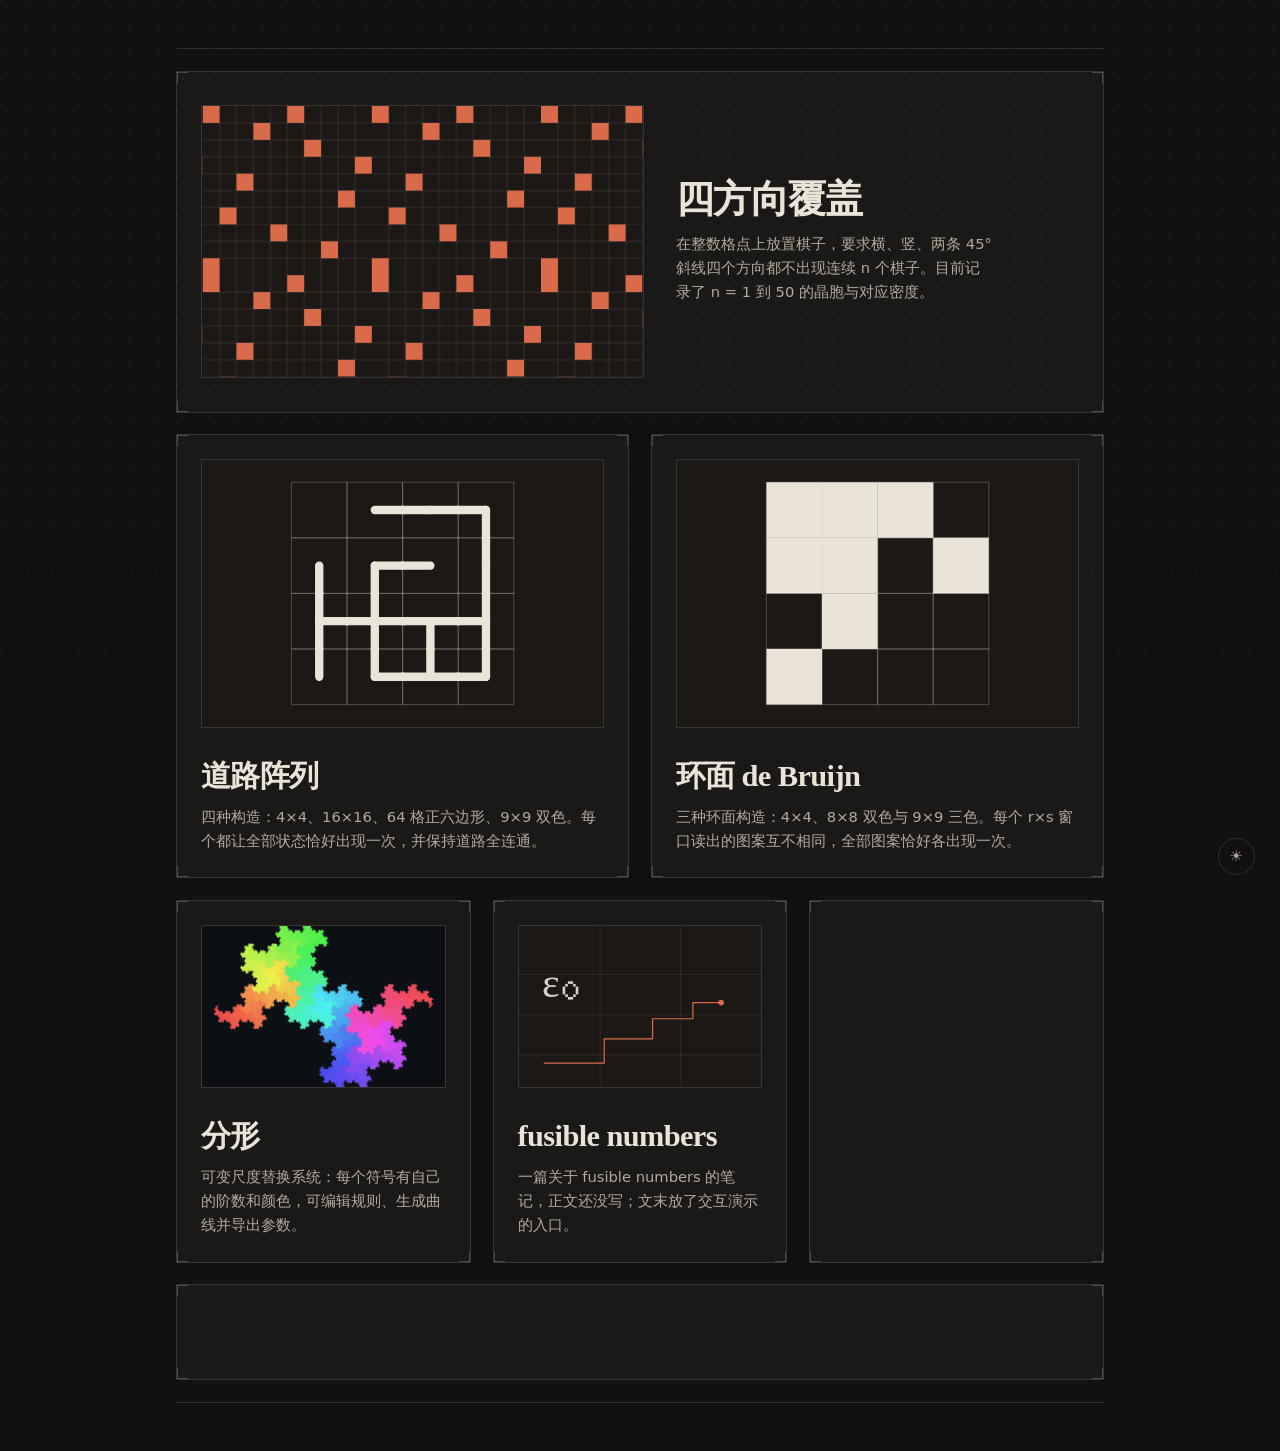
==== index.html @ e32967d7 "Add fusible numbers card to home" ====
<!doctype html>
<html lang="zh-CN">
<head>
<meta charset="utf-8">
<meta name="viewport" content="width=device-width,initial-scale=1">
<title>首页</title>
<meta name="color-scheme" content="light dark">
<link rel="icon" href="data:image/svg+xml,%3Csvg xmlns='http://www.w3.org/2000/svg' viewBox='0 0 16 16'%3E%3Cg fill='%23a6432b'%3E%3Ccircle cx='3.2' cy='3.2' r='1.6'/%3E%3Ccircle cx='12.8' cy='3.2' r='1.6'/%3E%3Ccircle cx='3.2' cy='12.8' r='1.6'/%3E%3Ccircle cx='12.8' cy='12.8' r='1.6'/%3E%3C/g%3E%3C/svg%3E">
<link rel="stylesheet" href="./theme.css">
<script>
(function(){
  var t = null;
  try { t = localStorage.getItem('site-theme'); } catch (e) {}
  document.documentElement.setAttribute('data-theme', t || 'dark');
})();
</script>
<style>
  *,*::before,*::after{box-sizing:border-box}
  body{
    font-family:-apple-system,"Segoe UI","PingFang SC","Microsoft YaHei",system-ui,sans-serif;
  }

  .page{
    max-width:var(--wide);
    margin:0 auto;
    padding:0 var(--pad);
  }

  /* 上下两条结构线，仅作版面边界 */
  .edge{
    height:1px;
    background:var(--line);
  }
  .edge--top{margin-top:clamp(1.6rem,4vw,3rem)}

  .stack{
    display:flex;
    flex-direction:column;
    gap:var(--gap);
    padding:var(--gap) 0;
  }
  .row{
    display:grid;
    gap:var(--gap);
  }
  .row--2{grid-template-columns:1fr 1fr}
  .row--3{grid-template-columns:repeat(3,1fr)}

  /* 空框：1px 细边 + 四角 L 型刻线 */
  .frame{
    --len:11px;
    position:relative;
    min-height:9rem;
    border:1px solid var(--line);
    border-radius:2px;
    background-color:var(--fill);
    background-image:
      linear-gradient(var(--corner),var(--corner)),
      linear-gradient(var(--corner),var(--corner)),
      linear-gradient(var(--corner),var(--corner)),
      linear-gradient(var(--corner),var(--corner)),
      linear-gradient(var(--corner),var(--corner)),
      linear-gradient(var(--corner),var(--corner)),
      linear-gradient(var(--corner),var(--corner)),
      linear-gradient(var(--corner),var(--corner));
    background-repeat:no-repeat;
    background-size:
      var(--len) 1px, 1px var(--len),
      var(--len) 1px, 1px var(--len),
      var(--len) 1px, 1px var(--len),
      var(--len) 1px, 1px var(--len);
    background-position:
      left top, left top,
      right top, right top,
      left bottom, left bottom,
      right bottom, right bottom;
  }

  .frame--hero{min-height:clamp(13rem,38vh,24rem)}
  .row--2 .frame{min-height:clamp(9rem,18vh,13rem)}
  .row--3 .frame{min-height:clamp(7rem,14vh,10rem)}
  .frame--wide{min-height:clamp(6rem,10vh,8rem)}

  /* 有内容的框：左缩略图 + 右标题描述，整块可点 */
  .entry{
    display:grid;
    grid-template-columns:minmax(0,1.1fr) minmax(0,1fr);
    align-items:center;
    gap:clamp(.9rem,2.6vw,2rem);
    padding:clamp(.9rem,2.2vw,1.5rem);
    text-decoration:none;color:inherit;
    transition:border-color .25s ease,background-color .25s ease;
  }
  .entry:hover{border-color:var(--line-strong);background-color:var(--fill-2)}
  .entry__thumb{
    overflow:hidden;
    border:1px solid var(--line);border-radius:1px;
    background:var(--paper-2);
    aspect-ratio:26/16;
  }
  .entry__thumb svg,.entry__thumb img{
    display:block;width:100%;height:100%;object-fit:cover;
    transition:transform .6s cubic-bezier(.2,.7,.2,1);
  }
  .entry:hover .entry__thumb svg,.entry:hover .entry__thumb img{transform:scale(1.03)}
  .entry__text{min-width:0}
  .entry__title{
    margin:0;
    font-family:var(--serif);font-weight:600;
    font-size:clamp(1.6rem,3.4vw,2.4rem);line-height:1.1;letter-spacing:-.02em;
  }
  .entry__desc{
    margin:.7rem 0 0;
    font-size:.92rem;line-height:1.65;color:var(--ink-2);
    max-width:34ch;
  }
  @media (max-width:700px){
    .entry{grid-template-columns:1fr;align-items:start}
  }
  /* 窄卡片：图在上、文字在下 */
  .entry--tall{grid-template-columns:1fr;align-items:start}
  .entry--tall .entry__thumb{aspect-ratio:3/2}
  .entry--tall .entry__desc{max-width:none}
  .entry__title--sm{font-size:clamp(1.4rem,2.6vw,1.9rem)}

  .edge--bottom{margin-bottom:clamp(1.6rem,4vw,3rem)}

  /* 入场：轻微上浮 + 渐显 */
  html.js .frame{opacity:0;transform:translateY(10px)}
  html.js .frame.is-in{
    opacity:1;transform:none;
    transition:opacity .7s cubic-bezier(.2,.75,.2,1) var(--d,0ms),transform .7s cubic-bezier(.2,.75,.2,1) var(--d,0ms);
  }

  @media (max-width:760px){
    .row--2,.row--3{grid-template-columns:1fr}
    .row--2 .frame{min-height:clamp(7rem,14vh,10rem)}
    .row--3 .frame{min-height:clamp(5.5rem,11vh,8rem)}
    .frame--hero{min-height:clamp(10rem,30vh,16rem)}
  }
  @media (prefers-reduced-motion:reduce){
    html.js .frame,html.js .frame.is-in{opacity:1;transform:none;transition:none}
  }
</style>
</head>
<body>
<div class="page">

  <div class="edge edge--top" aria-hidden="true"></div>

  <main class="stack">

    <!-- 主视觉 / 首屏大框：四方向覆盖 -->
    <a class="frame frame--hero entry" href="./cover.html" data-slot="hero">
      <div class="entry__thumb">
        <svg viewBox="0 0 520 320" role="img" aria-label="n=10 的平铺样例，空位沿斜线排布">
          <defs>
            <pattern id="pat-cover" width="200" height="200" patternUnits="userSpaceOnUse">
              <g stroke="var(--cv-grid-soft)" stroke-width="1"><line x1="20" y1="0" x2="20" y2="200"/><line x1="40" y1="0" x2="40" y2="200"/><line x1="60" y1="0" x2="60" y2="200"/><line x1="80" y1="0" x2="80" y2="200"/><line x1="100" y1="0" x2="100" y2="200"/><line x1="120" y1="0" x2="120" y2="200"/><line x1="140" y1="0" x2="140" y2="200"/><line x1="160" y1="0" x2="160" y2="200"/><line x1="180" y1="0" x2="180" y2="200"/><line x1="0" y1="20" x2="200" y2="20"/><line x1="0" y1="40" x2="200" y2="40"/><line x1="0" y1="60" x2="200" y2="60"/><line x1="0" y1="80" x2="200" y2="80"/><line x1="0" y1="100" x2="200" y2="100"/><line x1="0" y1="120" x2="200" y2="120"/><line x1="0" y1="140" x2="200" y2="140"/><line x1="0" y1="160" x2="200" y2="160"/><line x1="0" y1="180" x2="200" y2="180"/></g>
              <g fill="var(--cv-mark)"><rect x="0" y="0" width="20" height="20"/><rect x="100" y="0" width="20" height="20"/><rect x="60" y="20" width="20" height="20"/><rect x="120" y="40" width="20" height="20"/><rect x="180" y="60" width="20" height="20"/><rect x="40" y="80" width="20" height="20"/><rect x="160" y="100" width="20" height="20"/><rect x="20" y="120" width="20" height="20"/><rect x="80" y="140" width="20" height="20"/><rect x="140" y="160" width="20" height="20"/><rect x="0" y="180" width="20" height="20"/></g>
            </pattern>
          </defs>
          <rect width="100%" height="100%" fill="var(--cv-bg)"/>
          <rect width="100%" height="100%" fill="url(#pat-cover)"/>
        </svg>
      </div>
      <div class="entry__text">
        <h2 class="entry__title">四方向覆盖</h2>
        <p class="entry__desc">在整数格点上放置棋子，要求横、竖、两条 45° 斜线四个方向都不出现连续 n 个棋子。目前记录了 n = 1 到 50 的晶胞与对应密度。</p>
      </div>
    </a>

    <!-- 两栏 -->
    <div class="row row--2">
      <a class="frame entry entry--tall" href="./roads.html" data-slot="col-1">
        <div class="entry__thumb">
          <svg viewBox="0 0 360 240" role="img" aria-label="4×4 四方向道路阵列">
            <rect width="100%" height="100%" fill="var(--cv-bg)"/>
            <g stroke="var(--cv-grid)" stroke-width="1" fill="none"><rect x="80" y="20" width="50" height="50"/><rect x="130" y="20" width="50" height="50"/><rect x="180" y="20" width="50" height="50"/><rect x="230" y="20" width="50" height="50"/><rect x="80" y="70" width="50" height="50"/><rect x="130" y="70" width="50" height="50"/><rect x="180" y="70" width="50" height="50"/><rect x="230" y="70" width="50" height="50"/><rect x="80" y="120" width="50" height="50"/><rect x="130" y="120" width="50" height="50"/><rect x="180" y="120" width="50" height="50"/><rect x="230" y="120" width="50" height="50"/><rect x="80" y="170" width="50" height="50"/><rect x="130" y="170" width="50" height="50"/><rect x="180" y="170" width="50" height="50"/><rect x="230" y="170" width="50" height="50"/></g>
            <g stroke="var(--cv-ink)" stroke-width="7.5" stroke-linecap="round"><line x1="155" y1="45" x2="180" y2="45"/><line x1="205" y1="45" x2="230" y2="45"/><line x1="205" y1="45" x2="180" y2="45"/><line x1="255" y1="45" x2="255" y2="70"/><line x1="255" y1="45" x2="230" y2="45"/><line x1="105" y1="95" x2="105" y2="120"/><line x1="155" y1="95" x2="180" y2="95"/><line x1="155" y1="95" x2="155" y2="120"/><line x1="205" y1="95" x2="180" y2="95"/><line x1="255" y1="95" x2="255" y2="70"/><line x1="255" y1="95" x2="255" y2="120"/><line x1="105" y1="145" x2="105" y2="120"/><line x1="105" y1="145" x2="130" y2="145"/><line x1="105" y1="145" x2="105" y2="170"/><line x1="155" y1="145" x2="155" y2="120"/><line x1="155" y1="145" x2="180" y2="145"/><line x1="155" y1="145" x2="155" y2="170"/><line x1="155" y1="145" x2="130" y2="145"/><line x1="205" y1="145" x2="230" y2="145"/><line x1="205" y1="145" x2="205" y2="170"/><line x1="205" y1="145" x2="180" y2="145"/><line x1="255" y1="145" x2="255" y2="120"/><line x1="255" y1="145" x2="255" y2="170"/><line x1="255" y1="145" x2="230" y2="145"/><line x1="105" y1="195" x2="105" y2="170"/><line x1="155" y1="195" x2="155" y2="170"/><line x1="155" y1="195" x2="180" y2="195"/><line x1="205" y1="195" x2="205" y2="170"/><line x1="205" y1="195" x2="230" y2="195"/><line x1="205" y1="195" x2="180" y2="195"/><line x1="255" y1="195" x2="255" y2="170"/><line x1="255" y1="195" x2="230" y2="195"/></g>
          </svg>
        </div>
        <div class="entry__text">
          <h2 class="entry__title entry__title--sm">道路阵列</h2>
          <p class="entry__desc">四种构造：4×4、16×16、64 格正六边形、9×9 双色。每个都让全部状态恰好出现一次，并保持道路全连通。</p>
        </div>
      </a>
      <a class="frame entry entry--tall" href="./debruijn.html" data-slot="col-2">
        <div class="entry__thumb">
          <svg viewBox="0 0 360 240" role="img" aria-label="4×4 双色 de Bruijn 环面">
            <rect width="100%" height="100%" fill="var(--cv-bg)"/>
            <g fill="var(--cv-ink)"><rect x="80" y="20" width="50" height="50"/><rect x="130" y="20" width="50" height="50"/><rect x="180" y="20" width="50" height="50"/><rect x="80" y="70" width="50" height="50"/><rect x="130" y="70" width="50" height="50"/><rect x="230" y="70" width="50" height="50"/><rect x="130" y="120" width="50" height="50"/><rect x="80" y="170" width="50" height="50"/></g>
            <g stroke="var(--cv-grid)" stroke-width="1" fill="none"><rect x="80" y="20" width="50" height="50"/><rect x="130" y="20" width="50" height="50"/><rect x="180" y="20" width="50" height="50"/><rect x="230" y="20" width="50" height="50"/><rect x="80" y="70" width="50" height="50"/><rect x="130" y="70" width="50" height="50"/><rect x="180" y="70" width="50" height="50"/><rect x="230" y="70" width="50" height="50"/><rect x="80" y="120" width="50" height="50"/><rect x="130" y="120" width="50" height="50"/><rect x="180" y="120" width="50" height="50"/><rect x="230" y="120" width="50" height="50"/><rect x="80" y="170" width="50" height="50"/><rect x="130" y="170" width="50" height="50"/><rect x="180" y="170" width="50" height="50"/><rect x="230" y="170" width="50" height="50"/></g>
          </svg>
        </div>
        <div class="entry__text">
          <h2 class="entry__title entry__title--sm">环面 de Bruijn</h2>
          <p class="entry__desc">三种环面构造：4×4、8×8 双色与 9×9 三色。每个 r×s 窗口读出的图案互不相同，全部图案恰好各出现一次。</p>
        </div>
      </a>
    </div>

    <!-- 三栏 -->
    <div class="row row--3">
      <a class="frame entry entry--tall" href="./fractal.html" data-slot="cell-1">
        <div class="entry__thumb">
          <img src="./thumb-fractal.webp" width="2048" height="2048" alt="彩色分形图案" loading="lazy">
        </div>
        <div class="entry__text">
          <h2 class="entry__title entry__title--sm">分形</h2>
          <p class="entry__desc">可变尺度替换系统：每个符号有自己的阶数和颜色，可编辑规则、生成曲线并导出参数。</p>
        </div>
      </a>
      <a class="frame entry entry--tall" href="./fusible.html" data-slot="cell-2">
        <div class="entry__thumb">
          <svg viewBox="0 0 600 400" role="img" aria-label="fusible numbers 示意">
            <rect width="100%" height="100%" fill="var(--cv-bg)"/>
            <g stroke="var(--cv-grid)" stroke-width="1">
              <line x1="0" y1="120" x2="600" y2="120"/>
              <line x1="0" y1="220" x2="600" y2="220"/>
              <line x1="0" y1="320" x2="600" y2="320"/>
              <line x1="200" y1="0" x2="200" y2="400"/>
              <line x1="400" y1="0" x2="400" y2="400"/>
            </g>
            <text x="56" y="176" font-family="'Iowan Old Style',Palatino,Georgia,'Songti SC',serif" font-size="104" fill="var(--cv-ink)" opacity="0.9">ε₀</text>
            <path d="M60 340 H210 V280 H330 V230 H430 V190 H500" fill="none" stroke="var(--cv-mark)" stroke-width="3" stroke-linejoin="round"/>
            <circle cx="500" cy="190" r="7" fill="var(--cv-mark)"/>
          </svg>
        </div>
        <div class="entry__text">
          <h2 class="entry__title entry__title--sm">fusible numbers</h2>
          <p class="entry__desc">一篇关于 fusible numbers 的笔记，正文还没写；文末放了交互演示的入口。</p>
        </div>
      </a>
      <div class="frame" data-slot="cell-3"></div>
    </div>

    <!-- 通栏收尾 -->
    <div class="frame frame--wide" data-slot="wide"></div>

  </main>

  <div class="edge edge--bottom" aria-hidden="true"></div>

</div>

<button class="theme-btn" id="themeBtn" type="button" aria-label="切换主题">☀</button>

<script>
(function(){
  var root = document.documentElement;
  root.classList.add('js');

  var frames = document.querySelectorAll('.frame');
  var show = function(el){ el.classList.add('is-in'); };

  if (!('IntersectionObserver' in window)) {
    frames.forEach(show);
    return;
  }

  // 首屏内的框直接依次出场，其余滚动进入时再显示
  frames.forEach(function(el, i){
    if (i < 3) { el.style.setProperty('--d', (i * 90) + 'ms'); show(el); }
  });

  var io = new IntersectionObserver(function(entries){
    entries.forEach(function(e){
      if (e.isIntersecting) { show(e.target); io.unobserve(e.target); }
    });
  }, { rootMargin: '0px 0px -6% 0px', threshold: 0.08 });
  frames.forEach(function(el){ io.observe(el); });
})();
</script>
<script>
(function(){
  var root = document.documentElement;
  var btn = document.getElementById('themeBtn');
  var KEY = 'site-theme';
  function paint(t){
    root.setAttribute('data-theme', t);
    if (btn) {
      btn.textContent = t === 'dark' ? '☀' : '☾';
      btn.setAttribute('aria-label', t === 'dark' ? '切到亮色' : '切到暗色');
    }
    if (typeof window.onThemeChanged === 'function') window.onThemeChanged();
  }
  var saved = null;
  try { saved = localStorage.getItem(KEY); } catch (e) {}
  paint(saved || 'dark');
  if (btn) btn.addEventListener('click', function(){
    var next = root.getAttribute('data-theme') === 'dark' ? 'light' : 'dark';
    try { localStorage.setItem(KEY, next); } catch (e) {}
    paint(next);
  });
})();
</script>
</body>
</html>
---- theme.css ----
:root{
  --paper:#f5f2ea;
  --paper-2:#fbf9f3;
  --ink:#14100d;
  --ink-2:#4d463d;
  --ink-3:#8b8175;
  --line:rgba(20,16,13,.12);
  --corner:rgba(20,16,13,.20);
  --accent:#a6432b;
  --dot:rgba(20,16,13,.09);
  --btn-bg:rgba(245,242,234,.86);
  --fill:rgba(255,255,255,.34);
  --fill-2:rgba(255,255,255,.50);
  --hover:rgba(20,16,13,.035);
  --line-strong:rgba(20,16,13,.24);
  --accent-soft:rgba(166,67,43,.10);
  --accent-mid:rgba(166,67,43,.55);
  --gap:clamp(.85rem,2vw,1.35rem);

  --cv-bg:#fffdf7;
  --cv-grid:rgba(20,16,13,.15);
  --cv-grid-soft:rgba(20,16,13,.09);
  --cv-ink:#1b1613;
  --cv-blue:#2f5d8c;
  --cv-orange:#b45f36;
  --cv-mark:#a6432b;

  --serif:"Iowan Old Style","Palatino Linotype",Palatino,Georgia,"Songti SC","Source Han Serif SC","Noto Serif CJK SC",serif;
  --sans:-apple-system,"Segoe UI","PingFang SC","Hiragino Sans GB","Microsoft YaHei",system-ui,sans-serif;
  --mono:ui-monospace,"SFMono-Regular","Cascadia Mono",Consolas,"Liberation Mono",monospace;
  --wide:64rem;
  --pad:clamp(1.1rem,4.5vw,3rem);
  color-scheme:light;
}

[data-theme="dark"]{
  --paper:#131110;
  --paper-2:#1b1816;
  --ink:#eae4d8;
  --ink-2:#b4aa9b;
  --ink-3:#7f766a;
  --line:rgba(234,228,216,.14);
  --corner:rgba(234,228,216,.24);
  --accent:#d96b4a;
  --dot:rgba(234,228,216,.055);
  --btn-bg:rgba(19,17,16,.88);
  --fill:rgba(255,255,255,.035);
  --fill-2:rgba(255,255,255,.06);
  --hover:rgba(234,228,216,.05);
  --line-strong:rgba(234,228,216,.30);
  --accent-soft:rgba(217,107,74,.16);
  --accent-mid:rgba(217,107,74,.60);

  --cv-bg:#1b1816;
  --cv-grid:rgba(234,228,216,.22);
  --cv-grid-soft:rgba(234,228,216,.13);
  --cv-ink:#eae4d8;
  --cv-blue:#6b9ed0;
  --cv-orange:#d98a5c;
  --cv-mark:#d96b4a;
  color-scheme:dark;
}

html{-webkit-text-size-adjust:100%}

body{
  margin:0;
  background:var(--paper);
  color:var(--ink);
  -webkit-font-smoothing:antialiased;
  transition:background-color .35s ease,color .35s ease;
}

body::before{
  content:"";position:fixed;inset:0;z-index:-1;pointer-events:none;
  background-image:radial-gradient(circle at 1px 1px,var(--dot) 1px,transparent 0);
  background-size:26px 26px;
  -webkit-mask-image:linear-gradient(180deg,#000 0%,#000 45%,transparent 94%);
  mask-image:linear-gradient(180deg,#000 0%,#000 45%,transparent 94%);
}

::selection{background:rgba(166,67,43,.20)}

/* 右下角的主题开关 */
.theme-btn{
  position:fixed;right:clamp(.8rem,2.4vw,1.5rem);bottom:clamp(.8rem,2.4vw,1.5rem);
  z-index:60;
  width:2.35rem;height:2.35rem;
  display:grid;place-items:center;
  border:1px solid var(--line);border-radius:50%;
  background:var(--btn-bg);
  -webkit-backdrop-filter:blur(8px);backdrop-filter:blur(8px);
  color:var(--ink-2);font-size:.92rem;line-height:1;font-family:var(--sans);
  cursor:pointer;
  transition:border-color .2s ease,color .2s ease,transform .2s ease;
}
.theme-btn:hover{border-color:var(--ink-3);color:var(--ink);transform:translateY(-1px)}
.theme-btn:focus-visible{outline:2px solid var(--accent);outline-offset:3px}
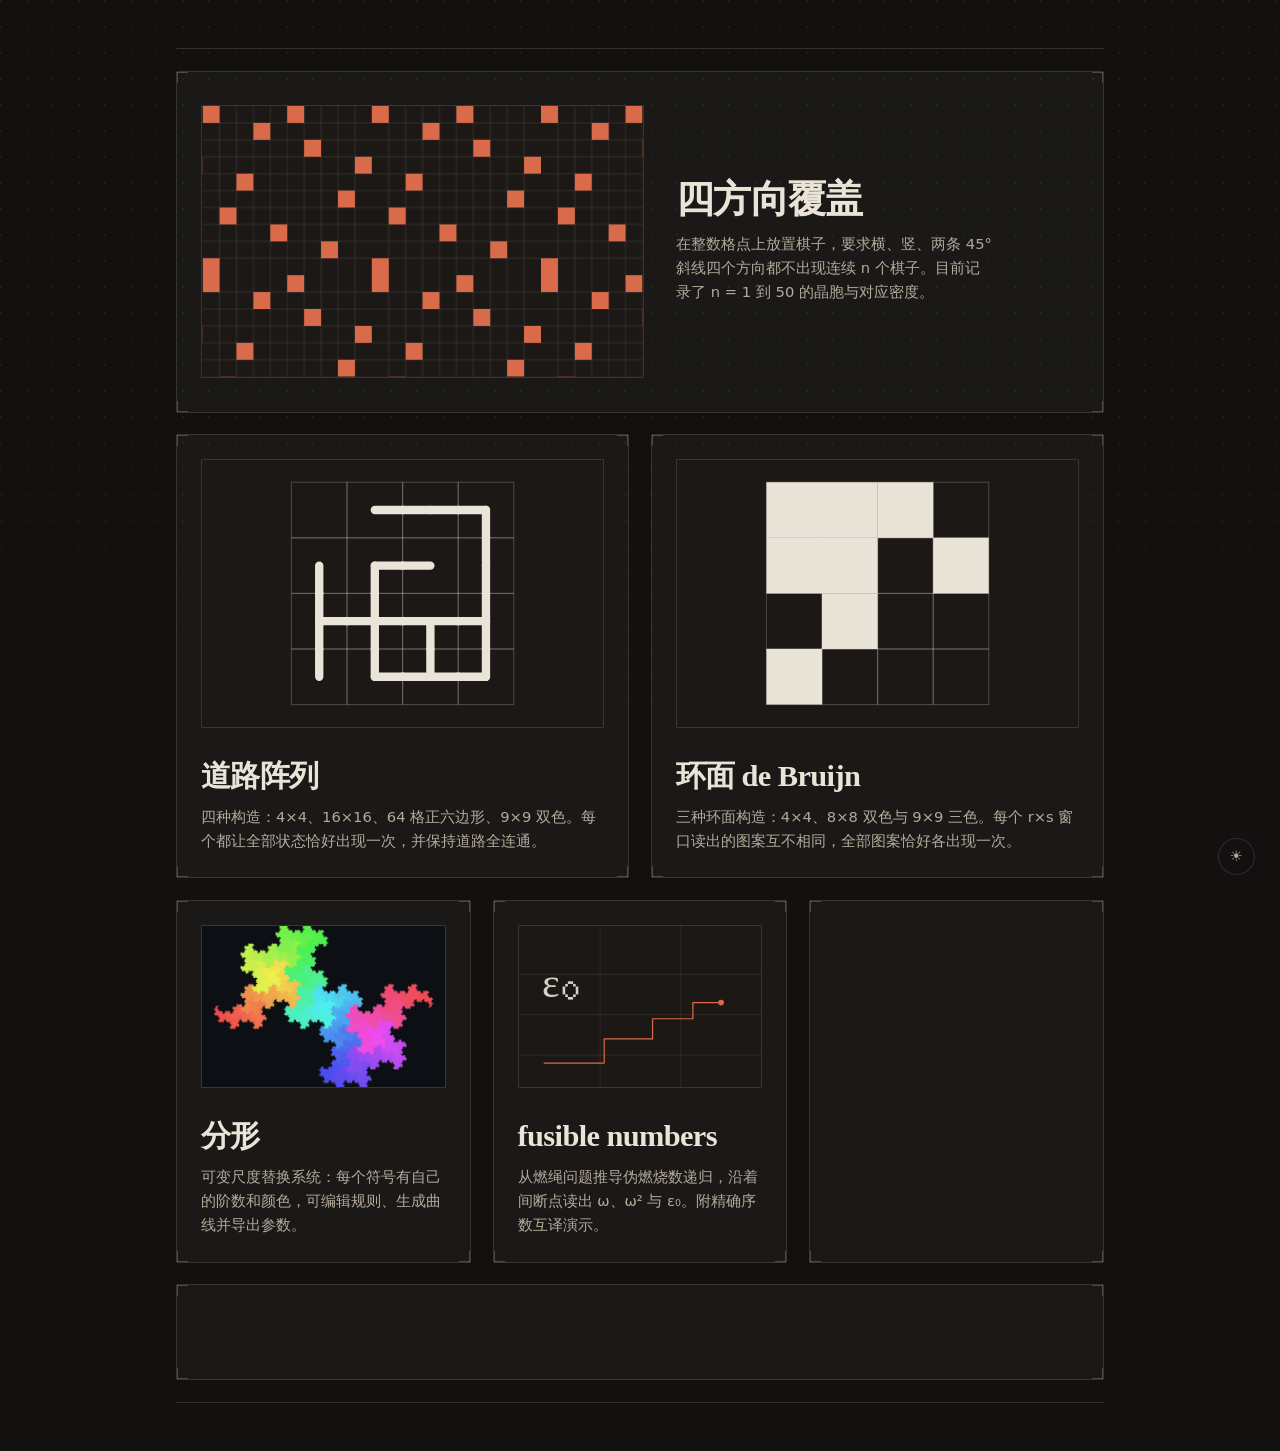
==== commit 2cd57495: "更新首页燃烧数文章摘要与演示说明" ====
--- a/index.html
+++ b/index.html
@@ -229,7 +229,7 @@
         </div>
         <div class="entry__text">
           <h2 class="entry__title entry__title--sm">fusible numbers</h2>
-          <p class="entry__desc">一篇关于 fusible numbers 的笔记，正文还没写；文末放了交互演示的入口。</p>
+          <p class="entry__desc">从燃绳问题推导伪燃烧数递归，沿着间断点读出 ω、ω² 与 ε₀。附精确序数互译演示。</p>
         </div>
       </a>
       <div class="frame" data-slot="cell-3"></div>
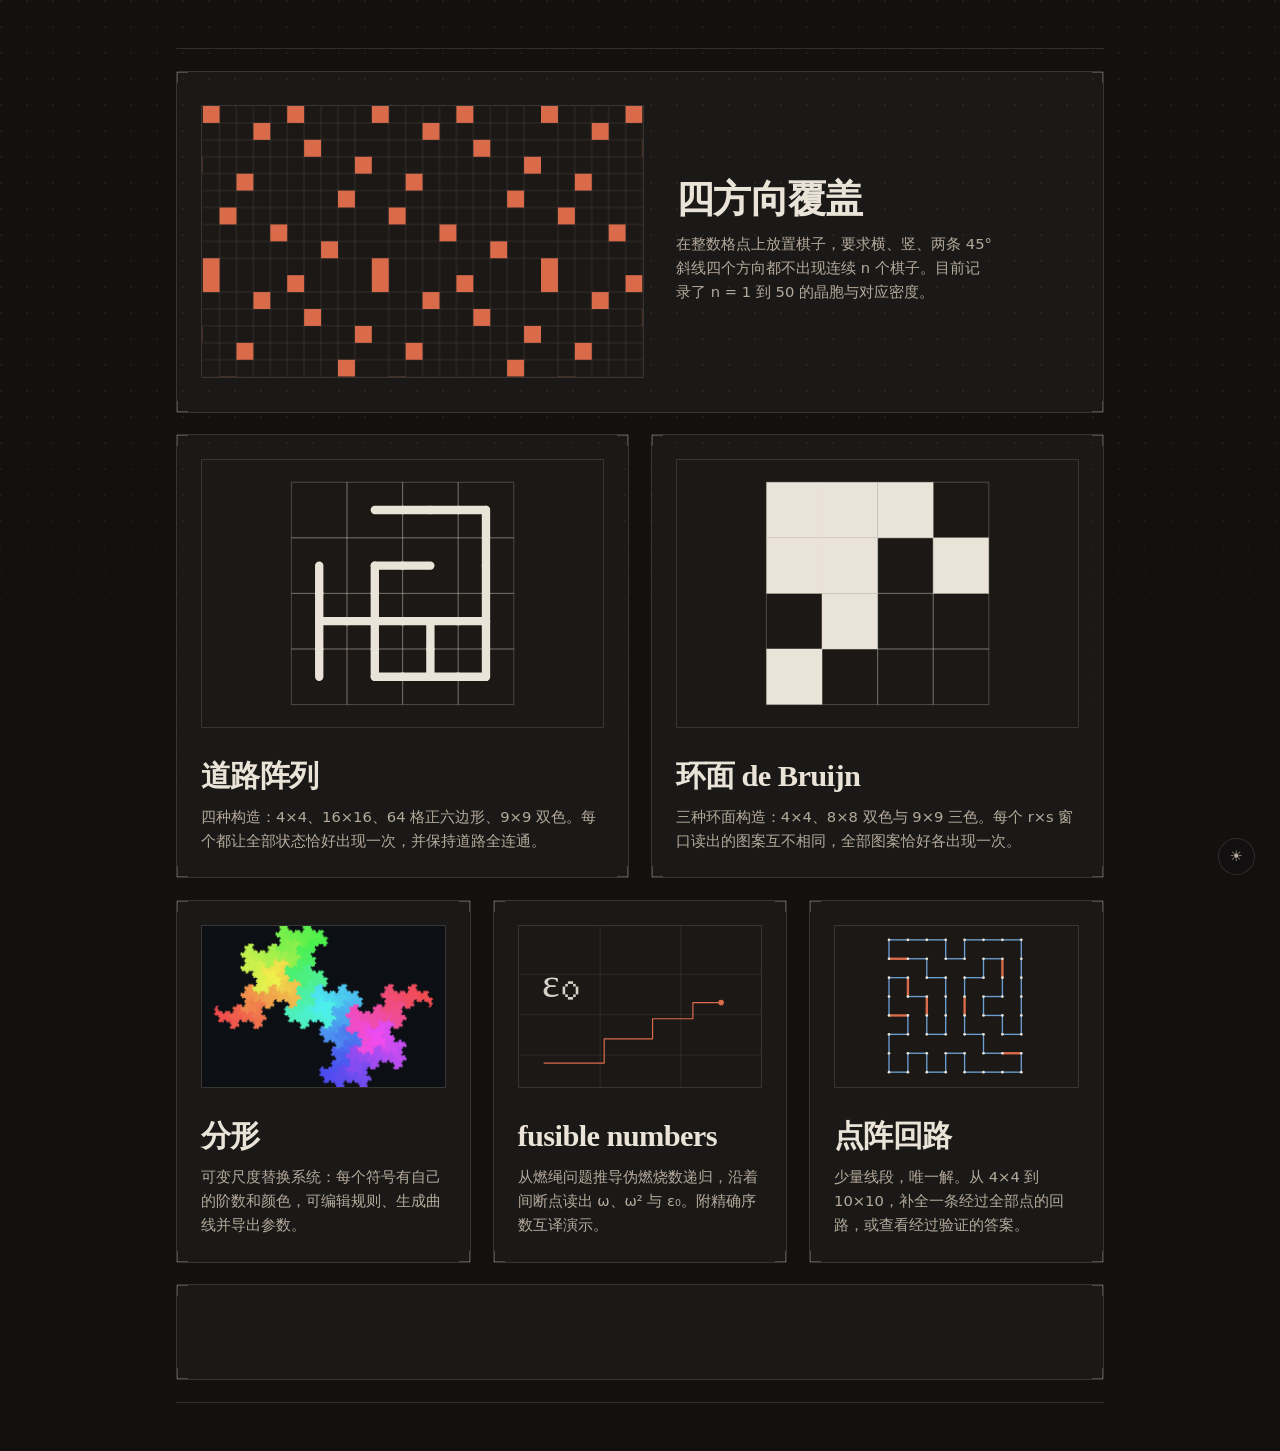
==== commit c801cf1f: "Link grid loop puzzles from personal homepage" ====
--- a/index.html
+++ b/index.html
@@ -232,7 +232,13 @@
           <p class="entry__desc">从燃绳问题推导伪燃烧数递归，沿着间断点读出 ω、ω² 与 ε₀。附精确序数互译演示。</p>
         </div>
       </a>
-      <div class="frame" data-slot="cell-3"></div>
+      <a class="frame entry entry--tall" href="./grid-loops.html" data-slot="cell-3">
+        <div class="entry__thumb"><img src="./thumb-grid-loops.svg" width="360" height="240" alt="少量预设线段确定唯一的点阵回路" loading="lazy"></div>
+        <div class="entry__text">
+          <h2 class="entry__title entry__title--sm">点阵回路</h2>
+          <p class="entry__desc">少量线段，唯一解。从 4×4 到 10×10，补全一条经过全部点的回路，或查看经过验证的答案。</p>
+        </div>
+      </a>
     </div>
 
     <!-- 通栏收尾 -->
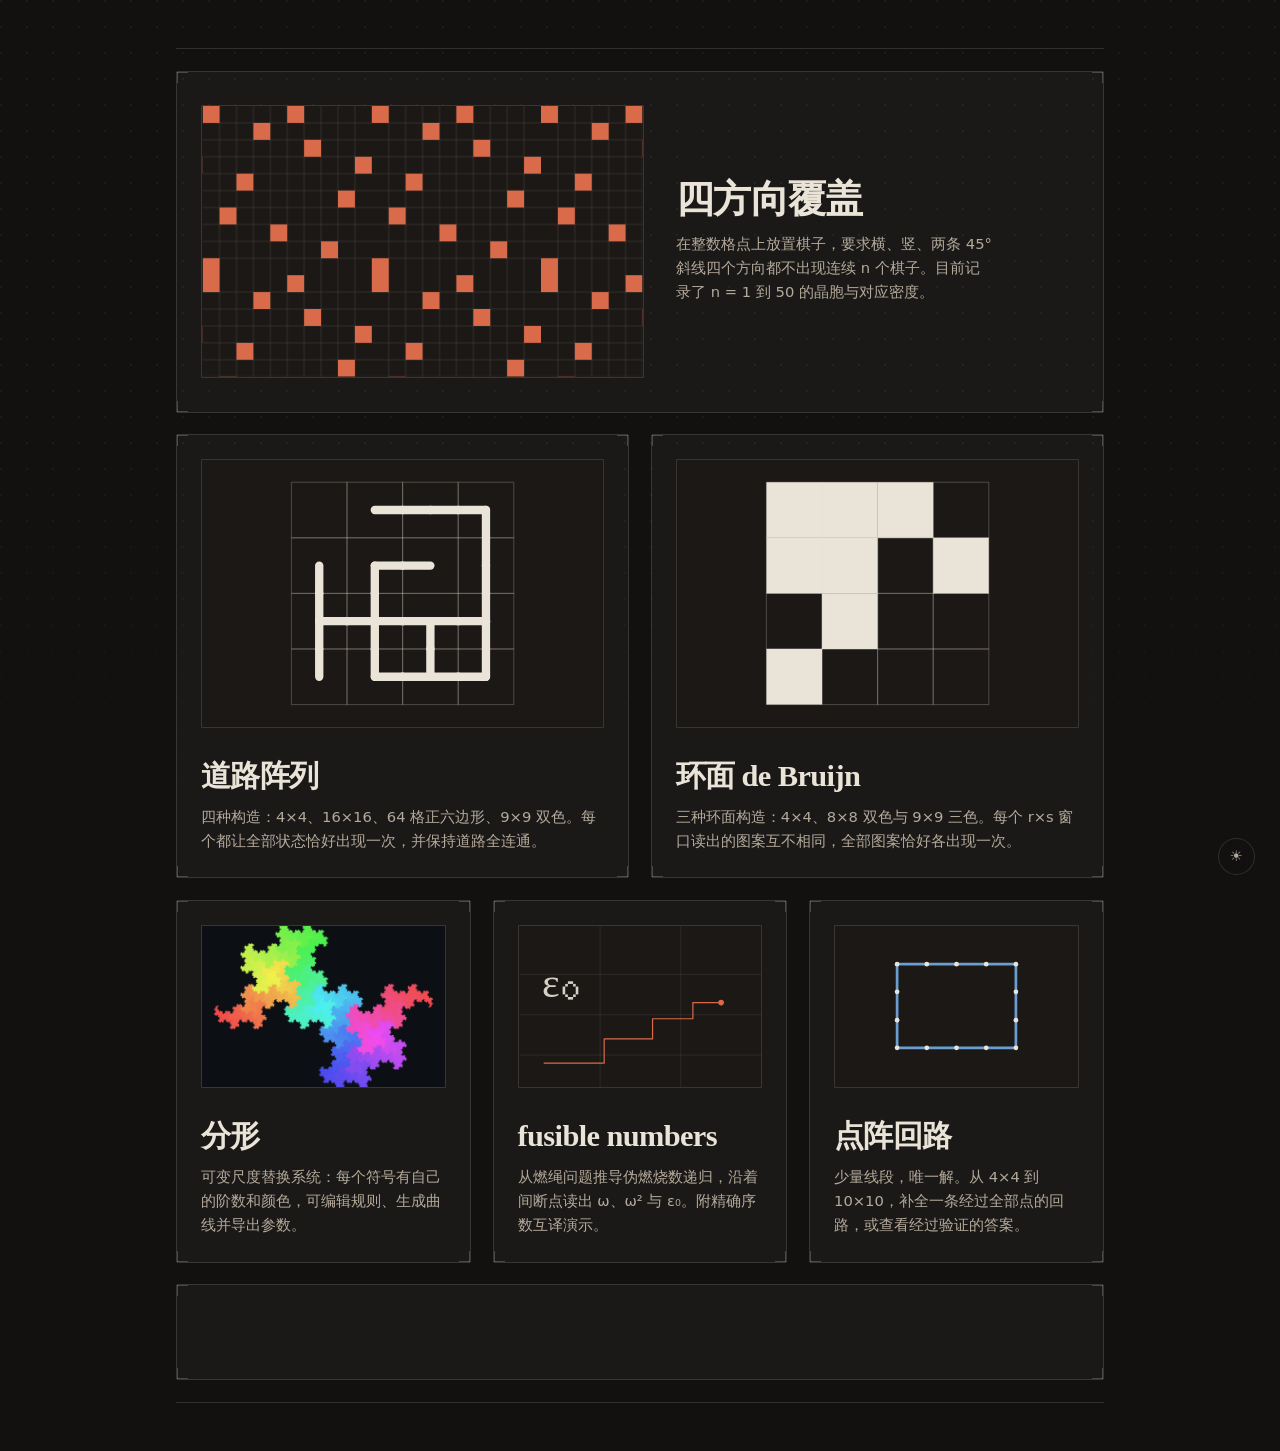
==== commit bcbf3ca6: "Use ordinary loop illustration for homepage card" ====
--- a/index.html
+++ b/index.html
@@ -233,7 +233,7 @@
         </div>
       </a>
       <a class="frame entry entry--tall" href="./grid-loops.html" data-slot="cell-3">
-        <div class="entry__thumb"><img src="./thumb-grid-loops.svg" width="360" height="240" alt="少量预设线段确定唯一的点阵回路" loading="lazy"></div>
+        <div class="entry__thumb"><img src="./thumb-grid-loops-plain.svg" width="360" height="240" alt="普通闭合回路示意图" loading="lazy"></div>
         <div class="entry__text">
           <h2 class="entry__title entry__title--sm">点阵回路</h2>
           <p class="entry__desc">少量线段，唯一解。从 4×4 到 10×10，补全一条经过全部点的回路，或查看经过验证的答案。</p>
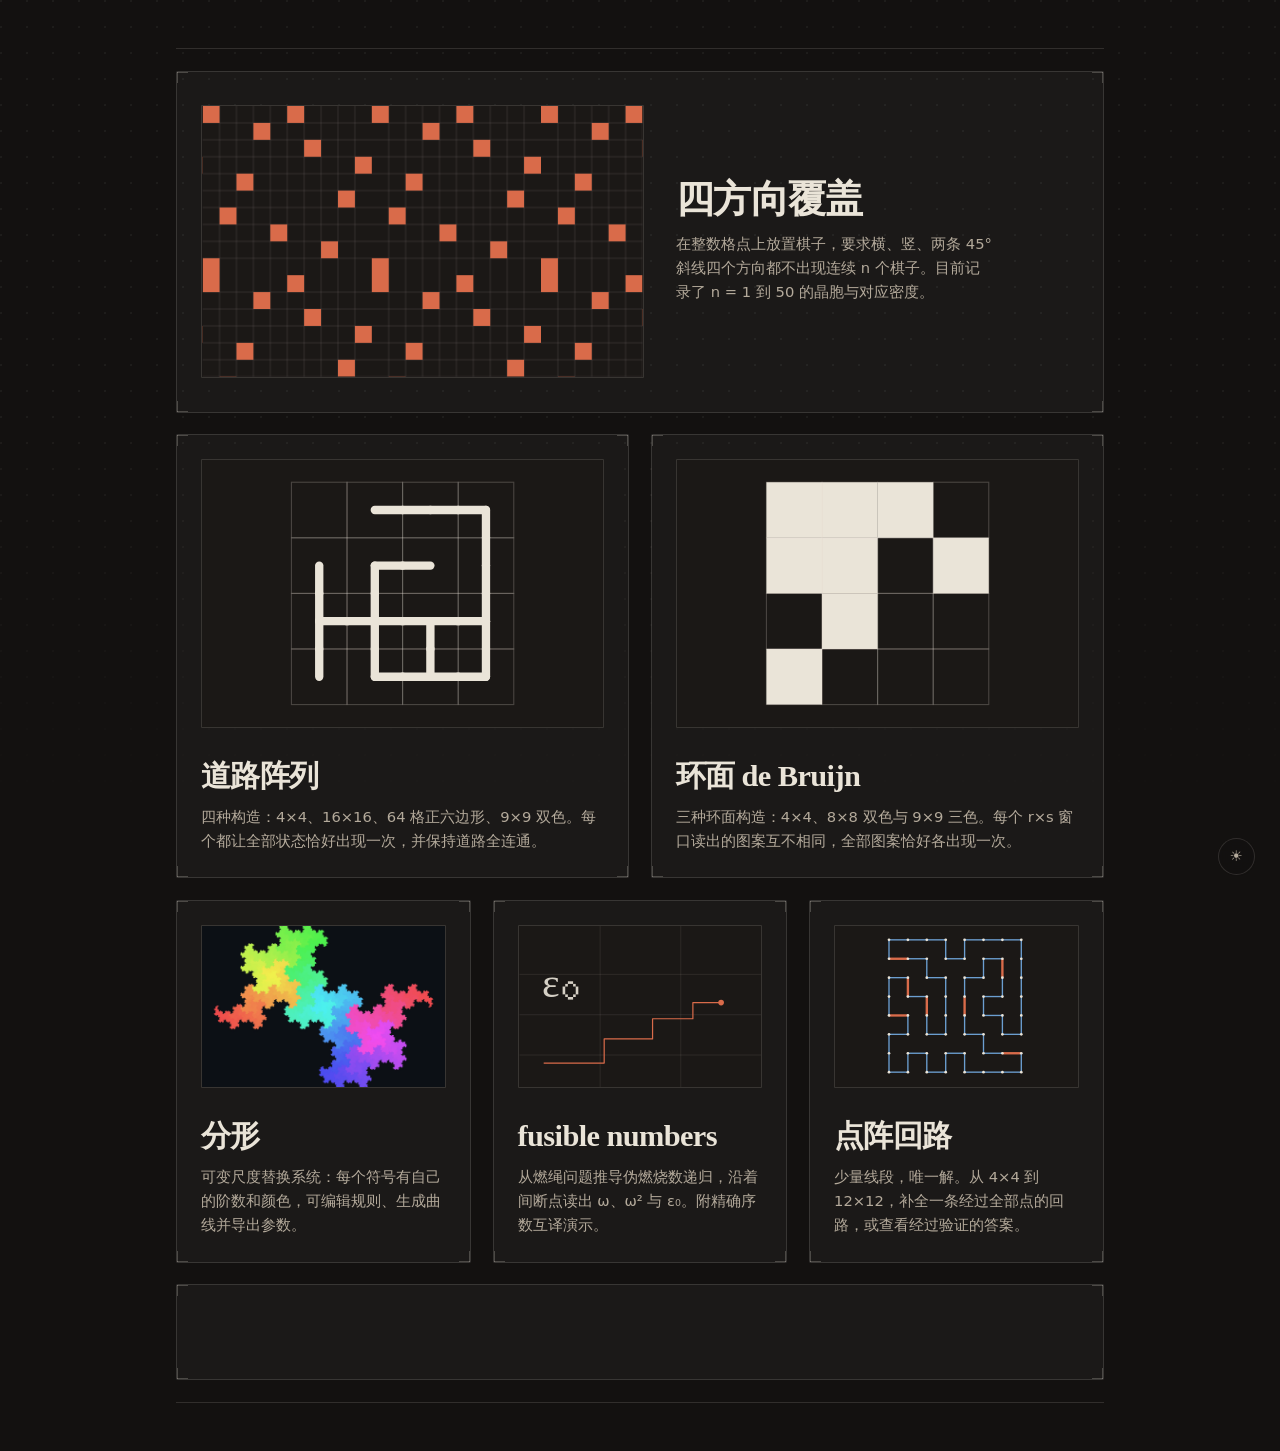
==== commit a8d42ee9: "Restore original grid loop cover after activity" ====
--- a/index.html
+++ b/index.html
@@ -233,10 +233,10 @@
         </div>
       </a>
       <a class="frame entry entry--tall" href="./grid-loops.html" data-slot="cell-3">
-        <div class="entry__thumb"><img src="./thumb-grid-loops-plain.svg" width="360" height="240" alt="普通闭合回路示意图" loading="lazy"></div>
+        <div class="entry__thumb"><img src="./thumb-grid-loops.svg" width="360" height="240" alt="少量预设线段确定唯一的点阵回路" loading="lazy"></div>
         <div class="entry__text">
           <h2 class="entry__title entry__title--sm">点阵回路</h2>
-          <p class="entry__desc">少量线段，唯一解。从 4×4 到 10×10，补全一条经过全部点的回路，或查看经过验证的答案。</p>
+          <p class="entry__desc">少量线段，唯一解。从 4×4 到 12×12，补全一条经过全部点的回路，或查看经过验证的答案。</p>
         </div>
       </a>
     </div>
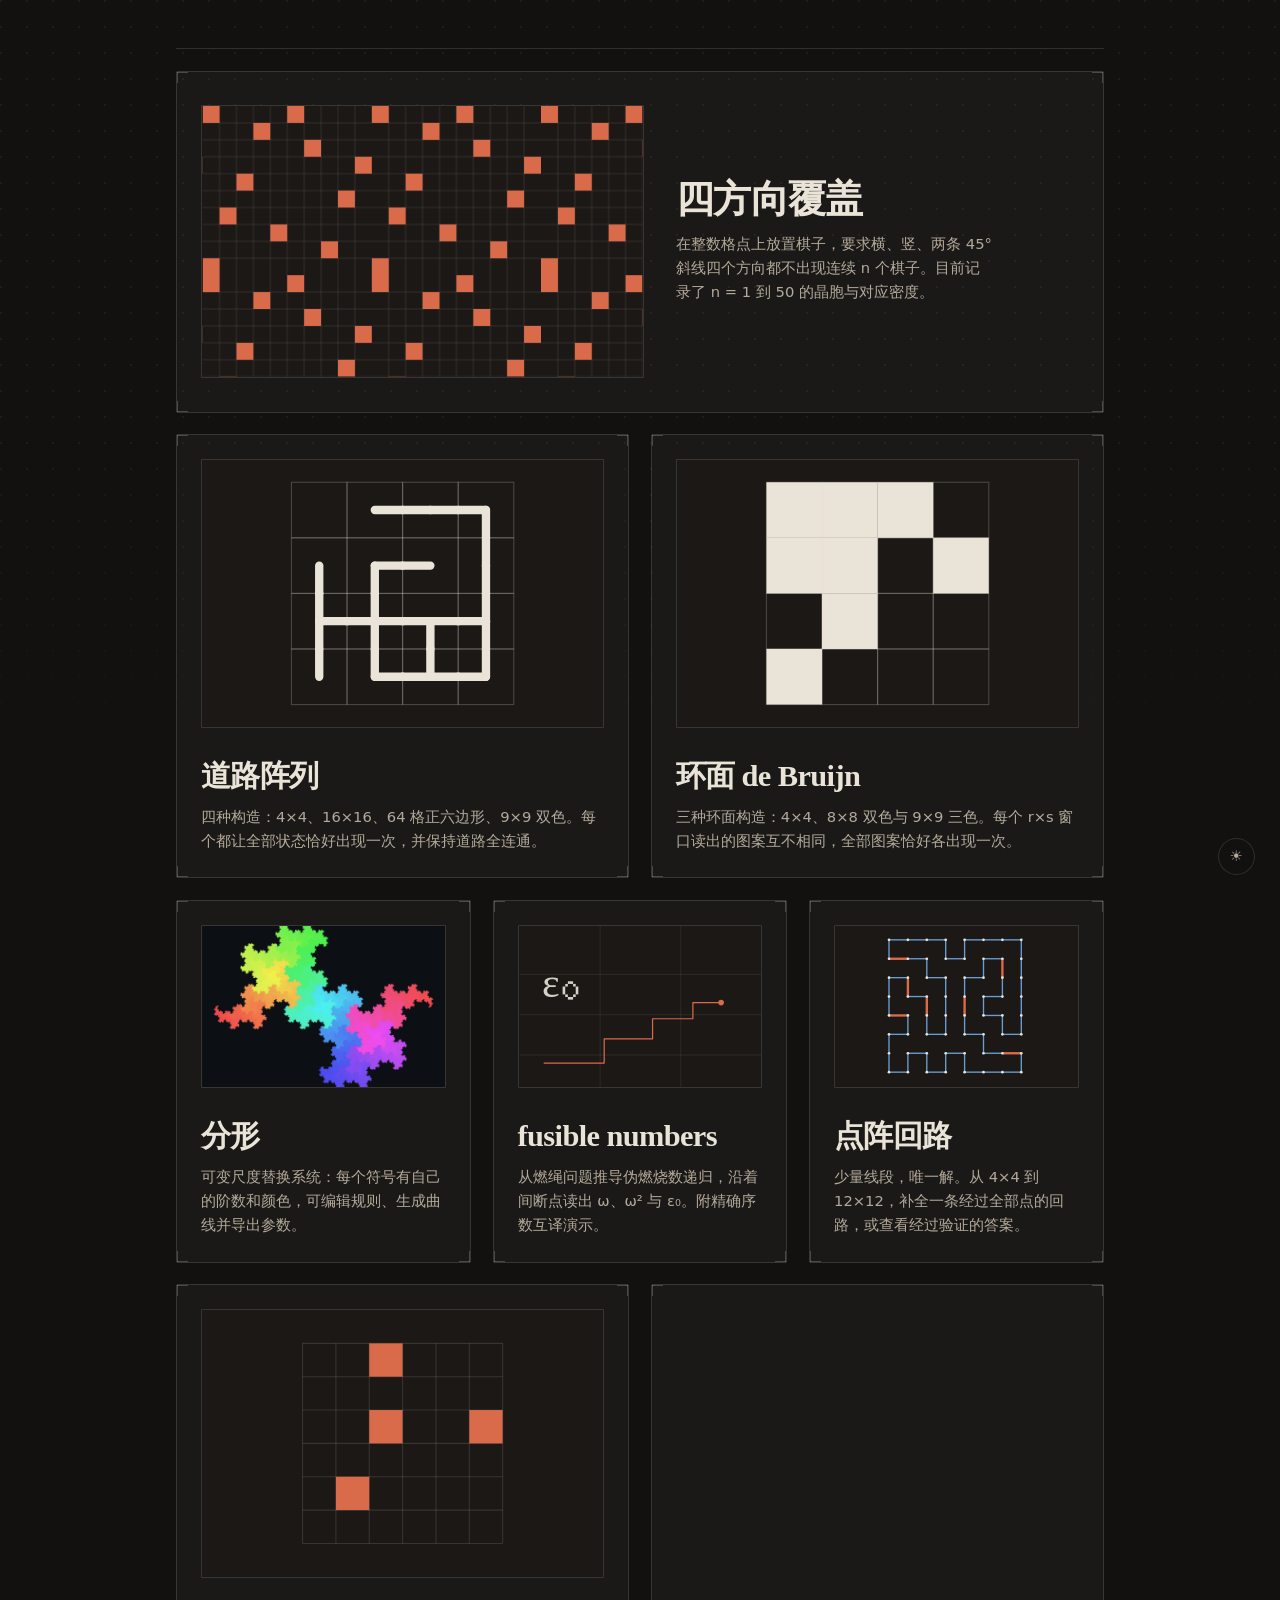
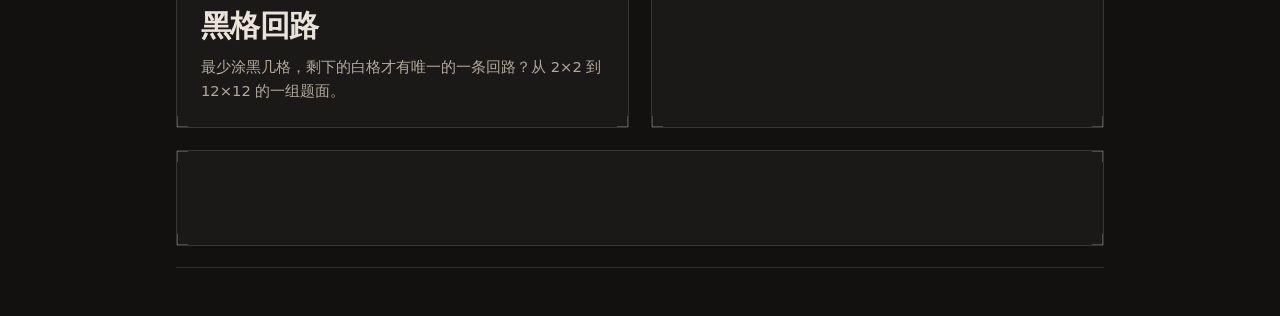
==== commit ecaf4ab5: "Add 黑格回路 entry to homepage" ====
--- a/index.html
+++ b/index.html
@@ -241,6 +241,32 @@
       </a>
     </div>
 
+    <!-- 两栏（续） -->
+    <div class="row row--2">
+      <a class="frame entry entry--tall" href="./simple-loop.html" data-slot="cell-4">
+        <div class="entry__thumb">
+          <svg viewBox="0 0 360 240" role="img" aria-label="6×6 黑格回路题面">
+            <rect width="100%" height="100%" fill="var(--cv-bg)"/>
+            <g stroke="var(--cv-grid-soft)" stroke-width="1">
+              <line x1="90" y1="30" x2="90" y2="210"/><line x1="120" y1="30" x2="120" y2="210"/><line x1="150" y1="30" x2="150" y2="210"/><line x1="180" y1="30" x2="180" y2="210"/><line x1="210" y1="30" x2="210" y2="210"/><line x1="240" y1="30" x2="240" y2="210"/><line x1="270" y1="30" x2="270" y2="210"/>
+              <line x1="90" y1="30" x2="270" y2="30"/><line x1="90" y1="60" x2="270" y2="60"/><line x1="90" y1="90" x2="270" y2="90"/><line x1="90" y1="120" x2="270" y2="120"/><line x1="90" y1="150" x2="270" y2="150"/><line x1="90" y1="180" x2="270" y2="180"/><line x1="90" y1="210" x2="270" y2="210"/>
+            </g>
+            <g fill="var(--cv-mark)">
+              <rect x="150" y="30" width="30" height="30"/>
+              <rect x="150" y="90" width="30" height="30"/>
+              <rect x="240" y="90" width="30" height="30"/>
+              <rect x="120" y="150" width="30" height="30"/>
+            </g>
+          </svg>
+        </div>
+        <div class="entry__text">
+          <h2 class="entry__title entry__title--sm">黑格回路</h2>
+          <p class="entry__desc">最少涂黑几格，剩下的白格才有唯一的一条回路？从 2×2 到 12×12 的一组题面。</p>
+        </div>
+      </a>
+      <div class="frame"></div>
+    </div>
+
     <!-- 通栏收尾 -->
     <div class="frame frame--wide" data-slot="wide"></div>
 
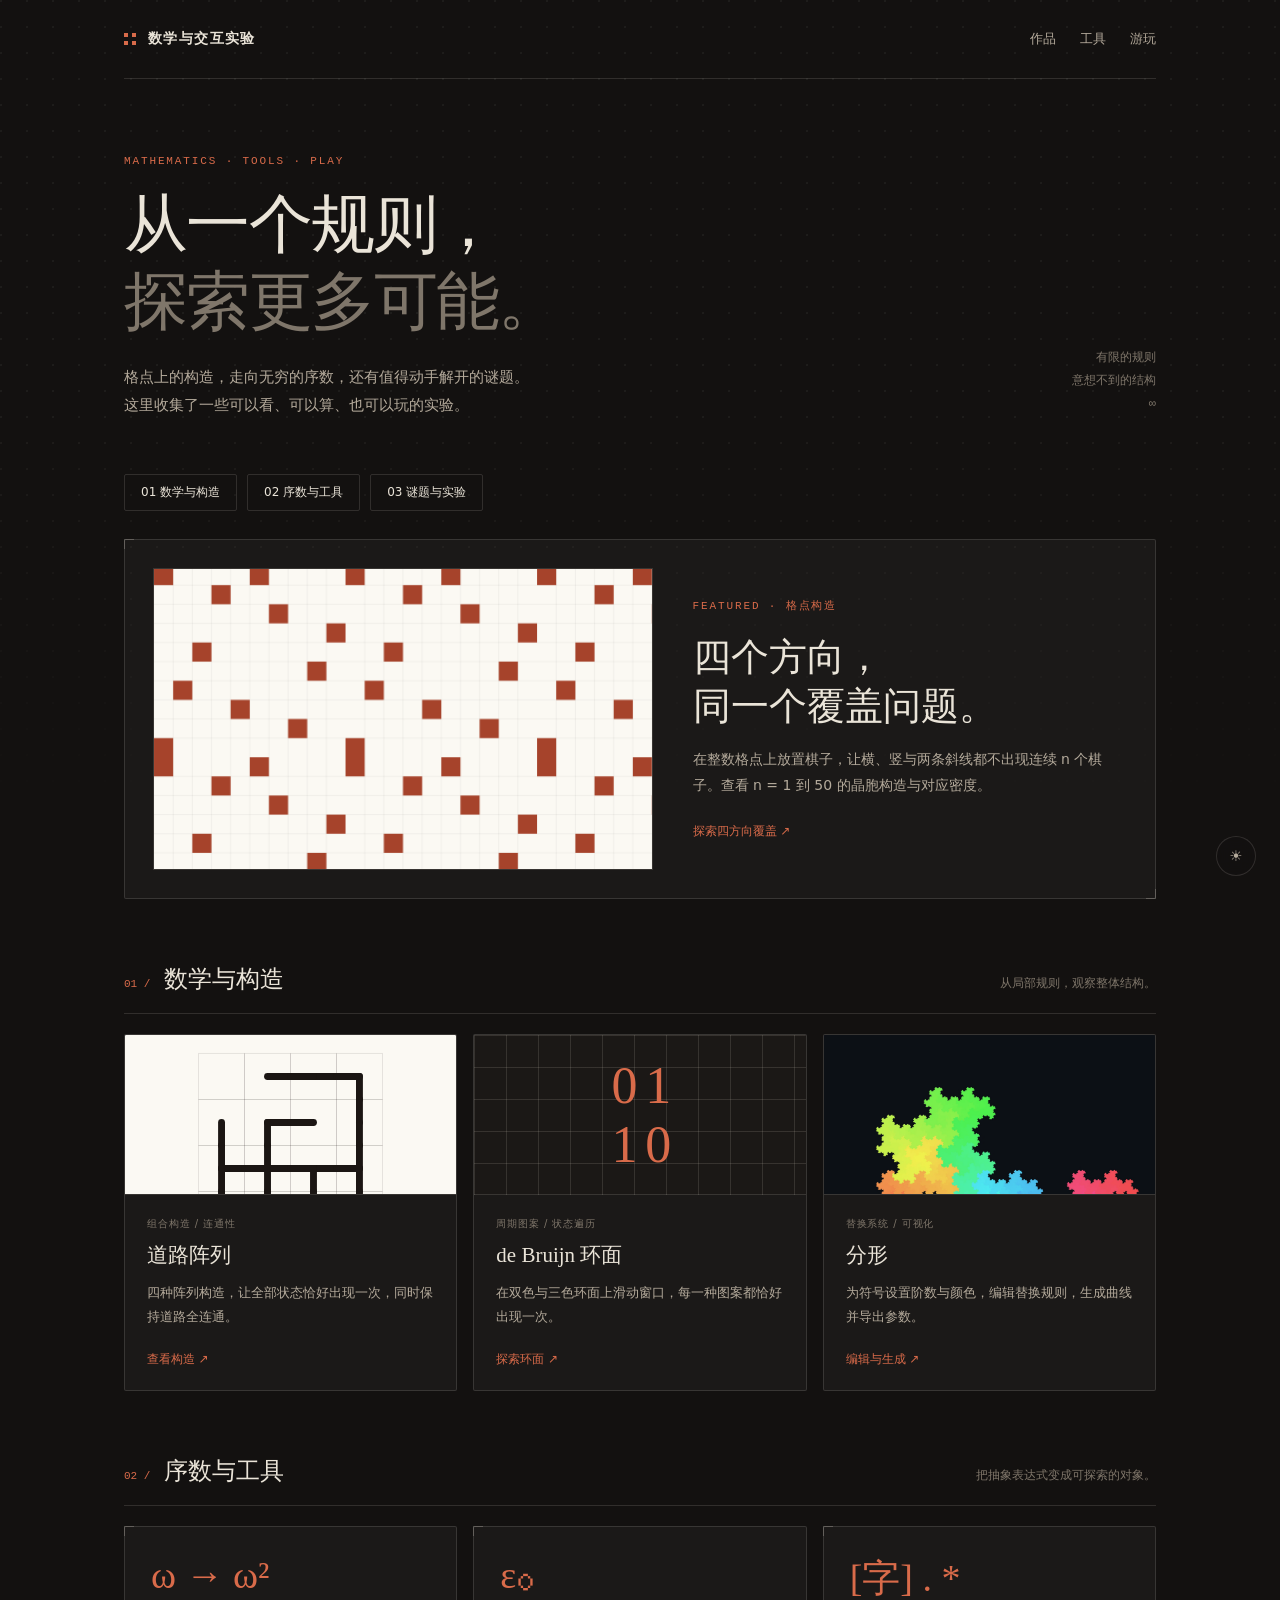
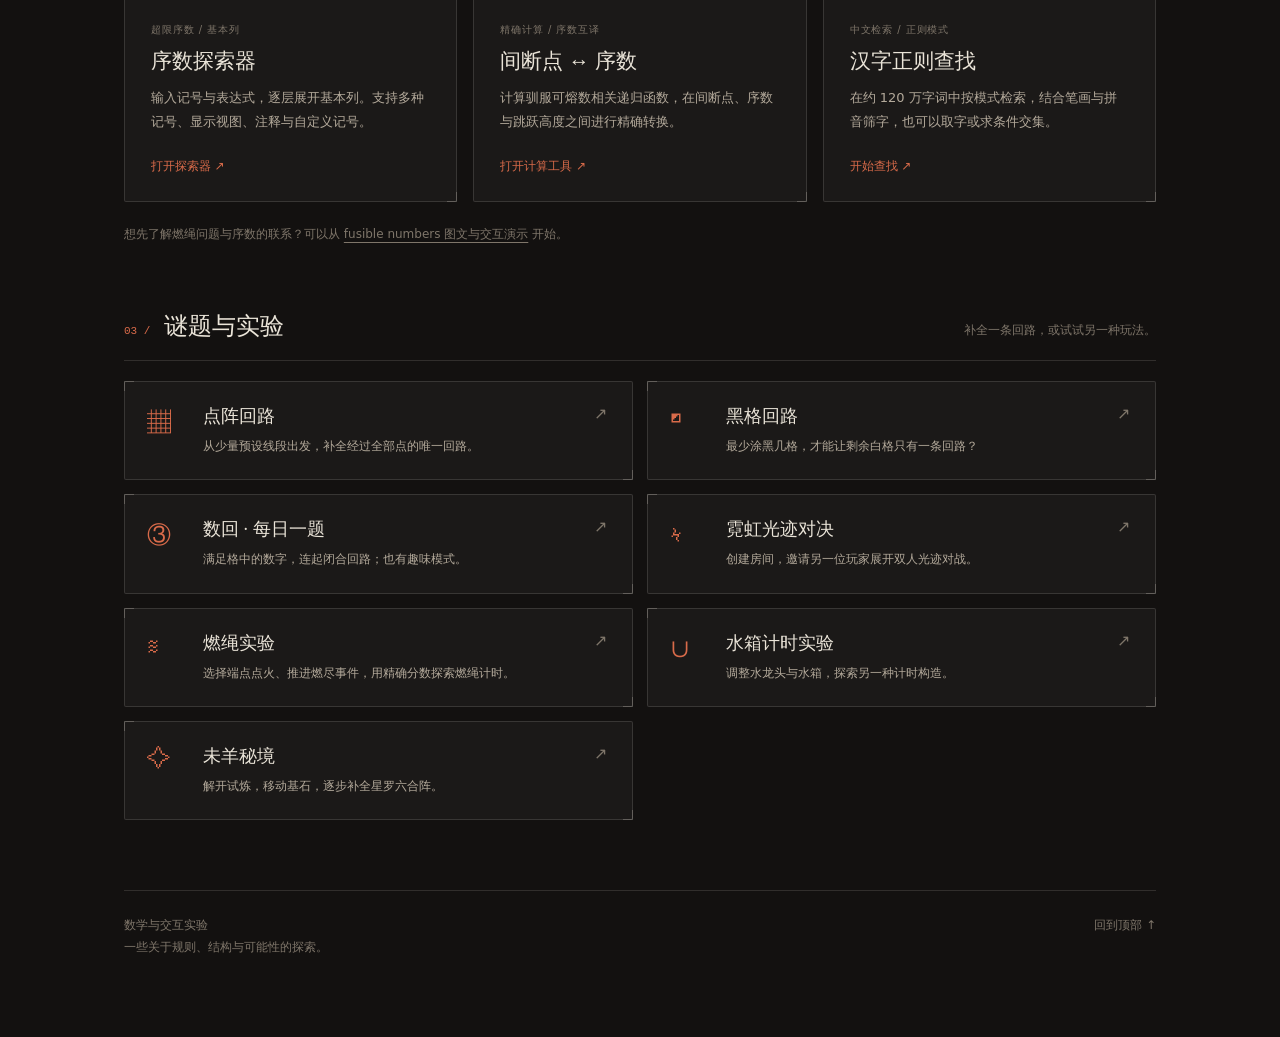
==== commit 2d599e82: "Organize homepage into math, tools and interactive experiments" ====
--- a/index.html
+++ b/index.html
@@ -3,329 +3,57 @@
 <head>
 <meta charset="utf-8">
 <meta name="viewport" content="width=device-width,initial-scale=1">
-<title>首页</title>
+<title>数学与交互实验</title>
+<meta name="description" content="关于序数、格点、分形与逻辑谜题的一组交互实验，以及可以直接使用的中文检索工具。">
 <meta name="color-scheme" content="light dark">
-<link rel="icon" href="data:image/svg+xml,%3Csvg xmlns='http://www.w3.org/2000/svg' viewBox='0 0 16 16'%3E%3Cg fill='%23a6432b'%3E%3Ccircle cx='3.2' cy='3.2' r='1.6'/%3E%3Ccircle cx='12.8' cy='3.2' r='1.6'/%3E%3Ccircle cx='3.2' cy='12.8' r='1.6'/%3E%3Ccircle cx='12.8' cy='12.8' r='1.6'/%3E%3C/g%3E%3C/svg%3E">
+<link rel="icon" href="data:image/svg+xml,%3Csvg xmlns='http://www.w3.org/2000/svg' viewBox='0 0 32 32'%3E%3Cg fill='%23d96b4a'%3E%3Ccircle cx='9' cy='9' r='3'/%3E%3Ccircle cx='23' cy='9' r='3'/%3E%3Ccircle cx='9' cy='23' r='3'/%3E%3Ccircle cx='23' cy='23' r='3'/%3E%3C/g%3E%3C/svg%3E">
 <link rel="stylesheet" href="./theme.css">
 <script>
-(function(){
-  var t = null;
-  try { t = localStorage.getItem('site-theme'); } catch (e) {}
-  document.documentElement.setAttribute('data-theme', t || 'dark');
-})();
+(function(){var t;try{t=localStorage.getItem('site-theme')}catch(e){}document.documentElement.dataset.theme=t==='light'?'light':'dark'})();
 </script>
 <style>
-  *,*::before,*::after{box-sizing:border-box}
-  body{
-    font-family:-apple-system,"Segoe UI","PingFang SC","Microsoft YaHei",system-ui,sans-serif;
-  }
-
-  .page{
-    max-width:var(--wide);
-    margin:0 auto;
-    padding:0 var(--pad);
-  }
-
-  /* 上下两条结构线，仅作版面边界 */
-  .edge{
-    height:1px;
-    background:var(--line);
-  }
-  .edge--top{margin-top:clamp(1.6rem,4vw,3rem)}
-
-  .stack{
-    display:flex;
-    flex-direction:column;
-    gap:var(--gap);
-    padding:var(--gap) 0;
-  }
-  .row{
-    display:grid;
-    gap:var(--gap);
-  }
-  .row--2{grid-template-columns:1fr 1fr}
-  .row--3{grid-template-columns:repeat(3,1fr)}
-
-  /* 空框：1px 细边 + 四角 L 型刻线 */
-  .frame{
-    --len:11px;
-    position:relative;
-    min-height:9rem;
-    border:1px solid var(--line);
-    border-radius:2px;
-    background-color:var(--fill);
-    background-image:
-      linear-gradient(var(--corner),var(--corner)),
-      linear-gradient(var(--corner),var(--corner)),
-      linear-gradient(var(--corner),var(--corner)),
-      linear-gradient(var(--corner),var(--corner)),
-      linear-gradient(var(--corner),var(--corner)),
-      linear-gradient(var(--corner),var(--corner)),
-      linear-gradient(var(--corner),var(--corner)),
-      linear-gradient(var(--corner),var(--corner));
-    background-repeat:no-repeat;
-    background-size:
-      var(--len) 1px, 1px var(--len),
-      var(--len) 1px, 1px var(--len),
-      var(--len) 1px, 1px var(--len),
-      var(--len) 1px, 1px var(--len);
-    background-position:
-      left top, left top,
-      right top, right top,
-      left bottom, left bottom,
-      right bottom, right bottom;
-  }
-
-  .frame--hero{min-height:clamp(13rem,38vh,24rem)}
-  .row--2 .frame{min-height:clamp(9rem,18vh,13rem)}
-  .row--3 .frame{min-height:clamp(7rem,14vh,10rem)}
-  .frame--wide{min-height:clamp(6rem,10vh,8rem)}
-
-  /* 有内容的框：左缩略图 + 右标题描述，整块可点 */
-  .entry{
-    display:grid;
-    grid-template-columns:minmax(0,1.1fr) minmax(0,1fr);
-    align-items:center;
-    gap:clamp(.9rem,2.6vw,2rem);
-    padding:clamp(.9rem,2.2vw,1.5rem);
-    text-decoration:none;color:inherit;
-    transition:border-color .25s ease,background-color .25s ease;
-  }
-  .entry:hover{border-color:var(--line-strong);background-color:var(--fill-2)}
-  .entry__thumb{
-    overflow:hidden;
-    border:1px solid var(--line);border-radius:1px;
-    background:var(--paper-2);
-    aspect-ratio:26/16;
-  }
-  .entry__thumb svg,.entry__thumb img{
-    display:block;width:100%;height:100%;object-fit:cover;
-    transition:transform .6s cubic-bezier(.2,.7,.2,1);
-  }
-  .entry:hover .entry__thumb svg,.entry:hover .entry__thumb img{transform:scale(1.03)}
-  .entry__text{min-width:0}
-  .entry__title{
-    margin:0;
-    font-family:var(--serif);font-weight:600;
-    font-size:clamp(1.6rem,3.4vw,2.4rem);line-height:1.1;letter-spacing:-.02em;
-  }
-  .entry__desc{
-    margin:.7rem 0 0;
-    font-size:.92rem;line-height:1.65;color:var(--ink-2);
-    max-width:34ch;
-  }
-  @media (max-width:700px){
-    .entry{grid-template-columns:1fr;align-items:start}
-  }
-  /* 窄卡片：图在上、文字在下 */
-  .entry--tall{grid-template-columns:1fr;align-items:start}
-  .entry--tall .entry__thumb{aspect-ratio:3/2}
-  .entry--tall .entry__desc{max-width:none}
-  .entry__title--sm{font-size:clamp(1.4rem,2.6vw,1.9rem)}
-
-  .edge--bottom{margin-bottom:clamp(1.6rem,4vw,3rem)}
-
-  /* 入场：轻微上浮 + 渐显 */
-  html.js .frame{opacity:0;transform:translateY(10px)}
-  html.js .frame.is-in{
-    opacity:1;transform:none;
-    transition:opacity .7s cubic-bezier(.2,.75,.2,1) var(--d,0ms),transform .7s cubic-bezier(.2,.75,.2,1) var(--d,0ms);
-  }
-
-  @media (max-width:760px){
-    .row--2,.row--3{grid-template-columns:1fr}
-    .row--2 .frame{min-height:clamp(7rem,14vh,10rem)}
-    .row--3 .frame{min-height:clamp(5.5rem,11vh,8rem)}
-    .frame--hero{min-height:clamp(10rem,30vh,16rem)}
-  }
-  @media (prefers-reduced-motion:reduce){
-    html.js .frame,html.js .frame.is-in{opacity:1;transform:none;transition:none}
-  }
+*,*::before,*::after{box-sizing:border-box}.intro>*,.feature>*,.masthead>*,.card-body,.play>div{min-width:0}img{max-width:100%}.intro{min-width:0}.lead,.desc{overflow-wrap:anywhere}html{scroll-behavior:smooth;scroll-padding-top:2rem}body{font-family:var(--sans)}a{color:inherit}a:focus-visible,button:focus-visible{outline:2px solid var(--accent);outline-offset:5px}a{text-underline-offset:4px}.page{width:min(100%,1160px);margin:auto;padding:0 clamp(20px,5vw,64px)}.skip{position:absolute;left:20px;top:-80px;z-index:100;padding:12px;background:var(--paper)}.skip:focus{top:10px}.masthead{display:flex;align-items:center;justify-content:space-between;gap:24px;padding:30px 0;border-bottom:1px solid var(--line)}.brand{text-decoration:none;font-size:14px;letter-spacing:.1em;font-weight:650;display:flex;align-items:center;gap:12px}.mark{display:grid;grid-template-columns:repeat(2,4px);gap:4px}.mark i{width:4px;height:4px;background:var(--accent)}.topnav{display:flex;gap:24px;font-size:13px;color:var(--ink-2)}.topnav a{text-decoration:none}.topnav a:hover{color:var(--accent)}.intro{padding:76px 0 54px;display:grid;grid-template-columns:1fr auto;gap:30px;align-items:end}.eyebrow{font:11px var(--mono);letter-spacing:.17em;color:var(--accent);margin:0 0 20px;text-transform:uppercase}h1{font:500 clamp(36px,6vw,64px)/1.2 var(--serif);letter-spacing:-.025em;margin:0}h1 span{color:var(--ink-3)}.lead{max-width:510px;font-size:15px;line-height:1.9;color:var(--ink-2);margin:22px 0 0}.intro-note{font:12px/1.9 var(--mono);color:var(--ink-3);text-align:right;padding-bottom:4px}.jumpnav{display:flex;flex-wrap:wrap;gap:10px;margin-bottom:28px}.jumpnav a{padding:9px 16px;border:1px solid var(--line);font-size:12px;text-decoration:none;border-radius:2px;transition:background .2s}.jumpnav a:hover{background:var(--accent-soft);border-color:var(--accent-mid)}.frame{position:relative;border:1px solid var(--line);background:var(--fill);border-radius:2px}.frame::before,.frame::after{content:"";position:absolute;width:10px;height:10px;pointer-events:none;border-color:var(--corner);border-style:solid}.frame::before{top:-1px;left:-1px;border-width:1px 0 0 1px}.frame::after{right:-1px;bottom:-1px;border-width:0 1px 1px 0}.feature{display:grid;grid-template-columns:1.15fr 1fr;gap:40px;padding:28px;align-items:center;text-decoration:none;transition:background .2s,border-color .2s}.feature:hover,.card:hover,.text-card:hover,.play:hover{background:var(--fill-2);border-color:var(--line-strong)}.feature-visual{aspect-ratio:1.65;overflow:hidden;background:var(--paper-2);border:1px solid var(--line)}.feature-visual img{width:100%;height:100%;object-fit:cover}.feature h2{font:500 clamp(26px,4vw,38px)/1.3 var(--serif);margin:0 0 14px}.feature p:not(.eyebrow){font-size:14px;line-height:1.9;color:var(--ink-2);margin:0}.enter{display:inline-block;margin-top:24px;font-size:12px;color:var(--accent)}.section{margin-top:64px;scroll-margin-top:28px}.section-head{display:flex;align-items:baseline;justify-content:space-between;gap:20px;padding-bottom:18px;margin-bottom:20px;border-bottom:1px solid var(--line)}.section-title{display:flex;align-items:baseline;gap:14px}.section-title span{font:11px var(--mono);color:var(--accent)}.section h2{font:500 24px var(--serif);margin:0}.section-head>p{font-size:12px;color:var(--ink-3);margin:0;line-height:1.7}.grid{display:grid;grid-template-columns:repeat(3,minmax(0,1fr));gap:16px}.card{display:flex;flex-direction:column;text-decoration:none;overflow:hidden;transition:background .2s,border-color .2s}.visual{height:160px;border-bottom:1px solid var(--line);background:var(--paper-2);overflow:hidden;display:grid;place-items:center}.visual img{display:block;width:100%;height:100%;object-fit:cover;transition:transform .4s}.card:hover .visual img{transform:scale(1.035)}.visual.math{font:52px var(--serif);color:var(--accent);letter-spacing:-.05em;background-image:linear-gradient(var(--cv-grid-soft) 1px,transparent 1px),linear-gradient(90deg,var(--cv-grid-soft) 1px,transparent 1px);background-size:32px 32px}.card-body{padding:22px;flex:1;display:flex;flex-direction:column}.tag{font-size:10px;letter-spacing:.09em;color:var(--ink-3);margin:0 0 10px}.card h3,.text-card h3,.play h3{font:500 21px/1.4 var(--serif);margin:0 0 10px}.desc{font-size:13px;line-height:1.85;color:var(--ink-2);margin:0}.card .enter{margin-top:auto;padding-top:22px}.tools{grid-template-columns:repeat(3,minmax(0,1fr))}.text-card{padding:26px;text-decoration:none;display:flex;flex-direction:column;transition:background .2s,border-color .2s}.glyph{font:38px var(--serif);color:var(--accent);height:70px;display:flex;align-items:flex-start}.text-card .enter{margin-top:auto;padding-top:24px}.playgrid{display:grid;grid-template-columns:1fr 1fr;gap:14px}.play{display:grid;grid-template-columns:40px 1fr 16px;gap:16px;padding:22px;text-decoration:none;align-items:start;transition:background .2s,border-color .2s}.play-icon{font:24px var(--serif);color:var(--accent);padding-top:2px}.play h3{font-size:18px;margin-bottom:6px}.play .desc{font-size:12px}.arrow{font-size:16px;color:var(--ink-3)}.small-note{margin:22px 0 0;color:var(--ink-3);font-size:12px;line-height:1.8}.small-note a:hover{color:var(--accent)}footer{display:flex;justify-content:space-between;gap:20px;margin-top:70px;padding:24px 0 78px;border-top:1px solid var(--line);font-size:12px;line-height:1.8;color:var(--ink-3)}footer p{margin:0}footer a{text-decoration:none}.theme-btn{width:40px;height:40px} @media(min-width:900px){.grid.math-grid .card:last-child{grid-column:auto}}@media(max-width:800px){.intro{padding-top:52px}.intro-note{display:none}.feature{gap:24px;padding:22px}.grid,.tools{grid-template-columns:repeat(2,minmax(0,1fr))}.tools .text-card:last-child{grid-column:1/-1}.section-head{align-items:start}.section-head>p{max-width:180px;text-align:right}}@media(max-width:560px){.masthead{padding:24px 0}.topnav{gap:16px;font-size:12px}.brand{font-size:12px;letter-spacing:0}.intro{padding:42px 0 30px}.lead{font-size:14px;margin-top:18px}.eyebrow{font-size:10px}.feature{grid-template-columns:1fr;gap:22px;padding:18px}.feature h2{font-size:28px}.feature .enter{margin-top:16px}.grid,.tools,.playgrid{grid-template-columns:1fr}.tools .text-card:last-child{grid-column:auto}.visual{height:185px}.section{margin-top:46px}.section-head{display:block}.section-head>p{max-width:none;text-align:left;margin-top:10px}.section h2{font-size:23px}.card-body{padding:22px}.text-card{padding:24px}.glyph{height:60px}.play{padding:20px;gap:12px;grid-template-columns:28px 1fr 12px}.jumpnav{gap:8px}.jumpnav a{padding:8px 12px}footer{margin-top:46px;display:block}footer p+p{margin-top:10px}}@media(prefers-reduced-motion:reduce){html{scroll-behavior:auto}*,*::before,*::after{transition:none!important}}
 </style>
 </head>
 <body>
+<a class="skip" href="#main">跳到作品内容</a>
 <div class="page">
-
-  <div class="edge edge--top" aria-hidden="true"></div>
-
-  <main class="stack">
-
-    <!-- 主视觉 / 首屏大框：四方向覆盖 -->
-    <a class="frame frame--hero entry" href="./cover.html" data-slot="hero">
-      <div class="entry__thumb">
-        <svg viewBox="0 0 520 320" role="img" aria-label="n=10 的平铺样例，空位沿斜线排布">
-          <defs>
-            <pattern id="pat-cover" width="200" height="200" patternUnits="userSpaceOnUse">
-              <g stroke="var(--cv-grid-soft)" stroke-width="1"><line x1="20" y1="0" x2="20" y2="200"/><line x1="40" y1="0" x2="40" y2="200"/><line x1="60" y1="0" x2="60" y2="200"/><line x1="80" y1="0" x2="80" y2="200"/><line x1="100" y1="0" x2="100" y2="200"/><line x1="120" y1="0" x2="120" y2="200"/><line x1="140" y1="0" x2="140" y2="200"/><line x1="160" y1="0" x2="160" y2="200"/><line x1="180" y1="0" x2="180" y2="200"/><line x1="0" y1="20" x2="200" y2="20"/><line x1="0" y1="40" x2="200" y2="40"/><line x1="0" y1="60" x2="200" y2="60"/><line x1="0" y1="80" x2="200" y2="80"/><line x1="0" y1="100" x2="200" y2="100"/><line x1="0" y1="120" x2="200" y2="120"/><line x1="0" y1="140" x2="200" y2="140"/><line x1="0" y1="160" x2="200" y2="160"/><line x1="0" y1="180" x2="200" y2="180"/></g>
-              <g fill="var(--cv-mark)"><rect x="0" y="0" width="20" height="20"/><rect x="100" y="0" width="20" height="20"/><rect x="60" y="20" width="20" height="20"/><rect x="120" y="40" width="20" height="20"/><rect x="180" y="60" width="20" height="20"/><rect x="40" y="80" width="20" height="20"/><rect x="160" y="100" width="20" height="20"/><rect x="20" y="120" width="20" height="20"/><rect x="80" y="140" width="20" height="20"/><rect x="140" y="160" width="20" height="20"/><rect x="0" y="180" width="20" height="20"/></g>
-            </pattern>
-          </defs>
-          <rect width="100%" height="100%" fill="var(--cv-bg)"/>
-          <rect width="100%" height="100%" fill="url(#pat-cover)"/>
-        </svg>
-      </div>
-      <div class="entry__text">
-        <h2 class="entry__title">四方向覆盖</h2>
-        <p class="entry__desc">在整数格点上放置棋子，要求横、竖、两条 45° 斜线四个方向都不出现连续 n 个棋子。目前记录了 n = 1 到 50 的晶胞与对应密度。</p>
-      </div>
-    </a>
-
-    <!-- 两栏 -->
-    <div class="row row--2">
-      <a class="frame entry entry--tall" href="./roads.html" data-slot="col-1">
-        <div class="entry__thumb">
-          <svg viewBox="0 0 360 240" role="img" aria-label="4×4 四方向道路阵列">
-            <rect width="100%" height="100%" fill="var(--cv-bg)"/>
-            <g stroke="var(--cv-grid)" stroke-width="1" fill="none"><rect x="80" y="20" width="50" height="50"/><rect x="130" y="20" width="50" height="50"/><rect x="180" y="20" width="50" height="50"/><rect x="230" y="20" width="50" height="50"/><rect x="80" y="70" width="50" height="50"/><rect x="130" y="70" width="50" height="50"/><rect x="180" y="70" width="50" height="50"/><rect x="230" y="70" width="50" height="50"/><rect x="80" y="120" width="50" height="50"/><rect x="130" y="120" width="50" height="50"/><rect x="180" y="120" width="50" height="50"/><rect x="230" y="120" width="50" height="50"/><rect x="80" y="170" width="50" height="50"/><rect x="130" y="170" width="50" height="50"/><rect x="180" y="170" width="50" height="50"/><rect x="230" y="170" width="50" height="50"/></g>
-            <g stroke="var(--cv-ink)" stroke-width="7.5" stroke-linecap="round"><line x1="155" y1="45" x2="180" y2="45"/><line x1="205" y1="45" x2="230" y2="45"/><line x1="205" y1="45" x2="180" y2="45"/><line x1="255" y1="45" x2="255" y2="70"/><line x1="255" y1="45" x2="230" y2="45"/><line x1="105" y1="95" x2="105" y2="120"/><line x1="155" y1="95" x2="180" y2="95"/><line x1="155" y1="95" x2="155" y2="120"/><line x1="205" y1="95" x2="180" y2="95"/><line x1="255" y1="95" x2="255" y2="70"/><line x1="255" y1="95" x2="255" y2="120"/><line x1="105" y1="145" x2="105" y2="120"/><line x1="105" y1="145" x2="130" y2="145"/><line x1="105" y1="145" x2="105" y2="170"/><line x1="155" y1="145" x2="155" y2="120"/><line x1="155" y1="145" x2="180" y2="145"/><line x1="155" y1="145" x2="155" y2="170"/><line x1="155" y1="145" x2="130" y2="145"/><line x1="205" y1="145" x2="230" y2="145"/><line x1="205" y1="145" x2="205" y2="170"/><line x1="205" y1="145" x2="180" y2="145"/><line x1="255" y1="145" x2="255" y2="120"/><line x1="255" y1="145" x2="255" y2="170"/><line x1="255" y1="145" x2="230" y2="145"/><line x1="105" y1="195" x2="105" y2="170"/><line x1="155" y1="195" x2="155" y2="170"/><line x1="155" y1="195" x2="180" y2="195"/><line x1="205" y1="195" x2="205" y2="170"/><line x1="205" y1="195" x2="230" y2="195"/><line x1="205" y1="195" x2="180" y2="195"/><line x1="255" y1="195" x2="255" y2="170"/><line x1="255" y1="195" x2="230" y2="195"/></g>
-          </svg>
-        </div>
-        <div class="entry__text">
-          <h2 class="entry__title entry__title--sm">道路阵列</h2>
-          <p class="entry__desc">四种构造：4×4、16×16、64 格正六边形、9×9 双色。每个都让全部状态恰好出现一次，并保持道路全连通。</p>
-        </div>
-      </a>
-      <a class="frame entry entry--tall" href="./debruijn.html" data-slot="col-2">
-        <div class="entry__thumb">
-          <svg viewBox="0 0 360 240" role="img" aria-label="4×4 双色 de Bruijn 环面">
-            <rect width="100%" height="100%" fill="var(--cv-bg)"/>
-            <g fill="var(--cv-ink)"><rect x="80" y="20" width="50" height="50"/><rect x="130" y="20" width="50" height="50"/><rect x="180" y="20" width="50" height="50"/><rect x="80" y="70" width="50" height="50"/><rect x="130" y="70" width="50" height="50"/><rect x="230" y="70" width="50" height="50"/><rect x="130" y="120" width="50" height="50"/><rect x="80" y="170" width="50" height="50"/></g>
-            <g stroke="var(--cv-grid)" stroke-width="1" fill="none"><rect x="80" y="20" width="50" height="50"/><rect x="130" y="20" width="50" height="50"/><rect x="180" y="20" width="50" height="50"/><rect x="230" y="20" width="50" height="50"/><rect x="80" y="70" width="50" height="50"/><rect x="130" y="70" width="50" height="50"/><rect x="180" y="70" width="50" height="50"/><rect x="230" y="70" width="50" height="50"/><rect x="80" y="120" width="50" height="50"/><rect x="130" y="120" width="50" height="50"/><rect x="180" y="120" width="50" height="50"/><rect x="230" y="120" width="50" height="50"/><rect x="80" y="170" width="50" height="50"/><rect x="130" y="170" width="50" height="50"/><rect x="180" y="170" width="50" height="50"/><rect x="230" y="170" width="50" height="50"/></g>
-          </svg>
-        </div>
-        <div class="entry__text">
-          <h2 class="entry__title entry__title--sm">环面 de Bruijn</h2>
-          <p class="entry__desc">三种环面构造：4×4、8×8 双色与 9×9 三色。每个 r×s 窗口读出的图案互不相同，全部图案恰好各出现一次。</p>
-        </div>
-      </a>
-    </div>
-
-    <!-- 三栏 -->
-    <div class="row row--3">
-      <a class="frame entry entry--tall" href="./fractal.html" data-slot="cell-1">
-        <div class="entry__thumb">
-          <img src="./thumb-fractal.webp" width="2048" height="2048" alt="彩色分形图案" loading="lazy">
-        </div>
-        <div class="entry__text">
-          <h2 class="entry__title entry__title--sm">分形</h2>
-          <p class="entry__desc">可变尺度替换系统：每个符号有自己的阶数和颜色，可编辑规则、生成曲线并导出参数。</p>
-        </div>
-      </a>
-      <a class="frame entry entry--tall" href="./fusible.html" data-slot="cell-2">
-        <div class="entry__thumb">
-          <svg viewBox="0 0 600 400" role="img" aria-label="fusible numbers 示意">
-            <rect width="100%" height="100%" fill="var(--cv-bg)"/>
-            <g stroke="var(--cv-grid)" stroke-width="1">
-              <line x1="0" y1="120" x2="600" y2="120"/>
-              <line x1="0" y1="220" x2="600" y2="220"/>
-              <line x1="0" y1="320" x2="600" y2="320"/>
-              <line x1="200" y1="0" x2="200" y2="400"/>
-              <line x1="400" y1="0" x2="400" y2="400"/>
-            </g>
-            <text x="56" y="176" font-family="'Iowan Old Style',Palatino,Georgia,'Songti SC',serif" font-size="104" fill="var(--cv-ink)" opacity="0.9">ε₀</text>
-            <path d="M60 340 H210 V280 H330 V230 H430 V190 H500" fill="none" stroke="var(--cv-mark)" stroke-width="3" stroke-linejoin="round"/>
-            <circle cx="500" cy="190" r="7" fill="var(--cv-mark)"/>
-          </svg>
-        </div>
-        <div class="entry__text">
-          <h2 class="entry__title entry__title--sm">fusible numbers</h2>
-          <p class="entry__desc">从燃绳问题推导伪燃烧数递归，沿着间断点读出 ω、ω² 与 ε₀。附精确序数互译演示。</p>
-        </div>
-      </a>
-      <a class="frame entry entry--tall" href="./grid-loops.html" data-slot="cell-3">
-        <div class="entry__thumb"><img src="./thumb-grid-loops.svg" width="360" height="240" alt="少量预设线段确定唯一的点阵回路" loading="lazy"></div>
-        <div class="entry__text">
-          <h2 class="entry__title entry__title--sm">点阵回路</h2>
-          <p class="entry__desc">少量线段，唯一解。从 4×4 到 12×12，补全一条经过全部点的回路，或查看经过验证的答案。</p>
-        </div>
-      </a>
-    </div>
-
-    <!-- 两栏（续） -->
-    <div class="row row--2">
-      <a class="frame entry entry--tall" href="./simple-loop.html" data-slot="cell-4">
-        <div class="entry__thumb">
-          <svg viewBox="0 0 360 240" role="img" aria-label="6×6 黑格回路题面">
-            <rect width="100%" height="100%" fill="var(--cv-bg)"/>
-            <g stroke="var(--cv-grid-soft)" stroke-width="1">
-              <line x1="90" y1="30" x2="90" y2="210"/><line x1="120" y1="30" x2="120" y2="210"/><line x1="150" y1="30" x2="150" y2="210"/><line x1="180" y1="30" x2="180" y2="210"/><line x1="210" y1="30" x2="210" y2="210"/><line x1="240" y1="30" x2="240" y2="210"/><line x1="270" y1="30" x2="270" y2="210"/>
-              <line x1="90" y1="30" x2="270" y2="30"/><line x1="90" y1="60" x2="270" y2="60"/><line x1="90" y1="90" x2="270" y2="90"/><line x1="90" y1="120" x2="270" y2="120"/><line x1="90" y1="150" x2="270" y2="150"/><line x1="90" y1="180" x2="270" y2="180"/><line x1="90" y1="210" x2="270" y2="210"/>
-            </g>
-            <g fill="var(--cv-mark)">
-              <rect x="150" y="30" width="30" height="30"/>
-              <rect x="150" y="90" width="30" height="30"/>
-              <rect x="240" y="90" width="30" height="30"/>
-              <rect x="120" y="150" width="30" height="30"/>
-            </g>
-          </svg>
-        </div>
-        <div class="entry__text">
-          <h2 class="entry__title entry__title--sm">黑格回路</h2>
-          <p class="entry__desc">最少涂黑几格，剩下的白格才有唯一的一条回路？从 2×2 到 12×12 的一组题面。</p>
-        </div>
-      </a>
-      <div class="frame"></div>
-    </div>
-
-    <!-- 通栏收尾 -->
-    <div class="frame frame--wide" data-slot="wide"></div>
-
-  </main>
-
-  <div class="edge edge--bottom" aria-hidden="true"></div>
-
+<header class="masthead">
+<a class="brand" href="./" aria-label="数学与交互实验首页"><span class="mark" aria-hidden="true"><i></i><i></i><i></i><i></i></span>数学与交互实验</a>
+<nav class="topnav" aria-label="主导航"><a href="#math">作品</a><a href="#tools">工具</a><a href="#play">游玩</a></nav>
+</header>
+<main id="main">
+<div class="intro"><div><p class="eyebrow">Mathematics · Tools · Play</p><h1>从一个规则，<br><span>探索更多可能。</span></h1><p class="lead">格点上的构造，走向无穷的序数，还有值得动手解开的谜题。<br>这里收集了一些可以看、可以算、也可以玩的实验。</p></div><div class="intro-note" aria-hidden="true">有限的规则<br>意想不到的结构<br>∞</div></div>
+<nav class="jumpnav" aria-label="作品分类"><a href="#math">01 数学与构造</a><a href="#tools">02 序数与工具</a><a href="#play">03 谜题与实验</a></nav>
+<a class="frame feature" href="./cover.html"><div class="feature-visual"><img src="./thumb-cover.svg" alt="四方向覆盖的格点构造示意"></div><div><p class="eyebrow">Featured · 格点构造</p><h2>四个方向，<br>同一个覆盖问题。</h2><p>在整数格点上放置棋子，让横、竖与两条斜线都不出现连续 n 个棋子。查看 n = 1 到 50 的晶胞构造与对应密度。</p><span class="enter">探索四方向覆盖 ↗</span></div></a>
+<section class="section" id="math" aria-labelledby="math-title"><div class="section-head"><div class="section-title"><span>01 /</span><h2 id="math-title">数学与构造</h2></div><p>从局部规则，观察整体结构。</p></div>
+<div class="grid math-grid">
+<a class="frame card" href="./roads.html"><div class="visual"><img src="./thumb-roads.svg" alt="相互连通的道路阵列" loading="lazy"></div><div class="card-body"><p class="tag">组合构造 / 连通性</p><h3>道路阵列</h3><p class="desc">四种阵列构造，让全部状态恰好出现一次，同时保持道路全连通。</p><span class="enter">查看构造 ↗</span></div></a>
+<a class="frame card" href="./debruijn.html"><div class="visual math" aria-hidden="true">0 1<br>1 0</div><div class="card-body"><p class="tag">周期图案 / 状态遍历</p><h3>de Bruijn 环面</h3><p class="desc">在双色与三色环面上滑动窗口，每一种图案都恰好出现一次。</p><span class="enter">探索环面 ↗</span></div></a>
+<a class="frame card" href="./fractal.html"><div class="visual"><img src="./thumb-fractal.webp" alt="彩色替换规则生成的分形曲线" loading="lazy"></div><div class="card-body"><p class="tag">替换系统 / 可视化</p><h3>分形</h3><p class="desc">为符号设置阶数与颜色，编辑替换规则，生成曲线并导出参数。</p><span class="enter">编辑与生成 ↗</span></div></a>
+</div></section>
+<section class="section" id="tools" aria-labelledby="tools-title"><div class="section-head"><div class="section-title"><span>02 /</span><h2 id="tools-title">序数与工具</h2></div><p>把抽象表达式变成可探索的对象。</p></div>
+<div class="grid tools">
+<a class="frame text-card" href="./Transfinite-Ordinals-Explorer/"><div class="glyph" aria-hidden="true">ω → ω²</div><p class="tag">超限序数 / 基本列</p><h3>序数探索器</h3><p class="desc">输入记号与表达式，逐层展开基本列。支持多种记号、显示视图、注释与自定义记号。</p><span class="enter">打开探索器 ↗</span></a>
+<a class="frame text-card" href="./fusible-numbers/"><div class="glyph" aria-hidden="true">ε₀</div><p class="tag">精确计算 / 序数互译</p><h3>间断点 ↔ 序数</h3><p class="desc">计算驯服可熔数相关递归函数，在间断点、序数与跳跃高度之间进行精确转换。</p><span class="enter">打开计算工具 ↗</span></a>
+<a class="frame text-card" href="./nutri-zh/"><div class="glyph" aria-hidden="true">[字] . *</div><p class="tag">中文检索 / 正则模式</p><h3>汉字正则查找</h3><p class="desc">在约 120 万字词中按模式检索，结合笔画与拼音筛字，也可以取字或求条件交集。</p><span class="enter">开始查找 ↗</span></a>
+</div><p class="small-note">想先了解燃绳问题与序数的联系？可以从 <a href="./fusible.html">fusible numbers 图文与交互演示</a> 开始。</p></section>
+<section class="section" id="play" aria-labelledby="play-title"><div class="section-head"><div class="section-title"><span>03 /</span><h2 id="play-title">谜题与实验</h2></div><p>补全一条回路，或试试另一种玩法。</p></div>
+<div class="playgrid">
+<a class="frame play" href="./grid-loops.html"><span class="play-icon" aria-hidden="true">▦</span><div><h3>点阵回路</h3><p class="desc">从少量预设线段出发，补全经过全部点的唯一回路。</p></div><span class="arrow" aria-hidden="true">↗</span></a>
+<a class="frame play" href="./simple-loop.html"><span class="play-icon" aria-hidden="true">◩</span><div><h3>黑格回路</h3><p class="desc">最少涂黑几格，才能让剩余白格只有一条回路？</p></div><span class="arrow" aria-hidden="true">↗</span></a>
+<a class="frame play" href="./slitherlink/"><span class="play-icon" aria-hidden="true">③</span><div><h3>数回 · 每日一题</h3><p class="desc">满足格中的数字，连起闭合回路；也有趣味模式。</p></div><span class="arrow" aria-hidden="true">↗</span></a>
+<a class="frame play" href="./neon-trail-duel/"><span class="play-icon" aria-hidden="true">ϟ</span><div><h3>霓虹光迹对决</h3><p class="desc">创建房间，邀请另一位玩家展开双人光迹对战。</p></div><span class="arrow" aria-hidden="true">↗</span></a>
+<a class="frame play" href="./rope-playground.html"><span class="play-icon" aria-hidden="true">≋</span><div><h3>燃绳实验</h3><p class="desc">选择端点点火、推进燃尽事件，用精确分数探索燃绳计时。</p></div><span class="arrow" aria-hidden="true">↗</span></a>
+<a class="frame play" href="./tank-playground.html"><span class="play-icon" aria-hidden="true">∪</span><div><h3>水箱计时实验</h3><p class="desc">调整水龙头与水箱，探索另一种计时构造。</p></div><span class="arrow" aria-hidden="true">↗</span></a>
+<a class="frame play" href="./sheep27/"><span class="play-icon" aria-hidden="true">✧</span><div><h3>未羊秘境</h3><p class="desc">解开试炼，移动基石，逐步补全星罗六合阵。</p></div><span class="arrow" aria-hidden="true">↗</span></a>
+</div></section>
+</main>
+<footer><p>数学与交互实验<br>一些关于规则、结构与可能性的探索。</p><p><a href="#main">回到顶部 ↑</a></p></footer>
 </div>
-
-<button class="theme-btn" id="themeBtn" type="button" aria-label="切换主题">☀</button>
-
+<button class="theme-btn" id="themeBtn" type="button" aria-label="切换到亮色主题" aria-pressed="true">☀</button>
 <script>
-(function(){
-  var root = document.documentElement;
-  root.classList.add('js');
-
-  var frames = document.querySelectorAll('.frame');
-  var show = function(el){ el.classList.add('is-in'); };
-
-  if (!('IntersectionObserver' in window)) {
-    frames.forEach(show);
-    return;
-  }
-
-  // 首屏内的框直接依次出场，其余滚动进入时再显示
-  frames.forEach(function(el, i){
-    if (i < 3) { el.style.setProperty('--d', (i * 90) + 'ms'); show(el); }
-  });
-
-  var io = new IntersectionObserver(function(entries){
-    entries.forEach(function(e){
-      if (e.isIntersecting) { show(e.target); io.unobserve(e.target); }
-    });
-  }, { rootMargin: '0px 0px -6% 0px', threshold: 0.08 });
-  frames.forEach(function(el){ io.observe(el); });
-})();
-</script>
-<script>
-(function(){
-  var root = document.documentElement;
-  var btn = document.getElementById('themeBtn');
-  var KEY = 'site-theme';
-  function paint(t){
-    root.setAttribute('data-theme', t);
-    if (btn) {
-      btn.textContent = t === 'dark' ? '☀' : '☾';
-      btn.setAttribute('aria-label', t === 'dark' ? '切到亮色' : '切到暗色');
-    }
-    if (typeof window.onThemeChanged === 'function') window.onThemeChanged();
-  }
-  var saved = null;
-  try { saved = localStorage.getItem(KEY); } catch (e) {}
-  paint(saved || 'dark');
-  if (btn) btn.addEventListener('click', function(){
-    var next = root.getAttribute('data-theme') === 'dark' ? 'light' : 'dark';
-    try { localStorage.setItem(KEY, next); } catch (e) {}
-    paint(next);
-  });
-})();
+(function(){var root=document.documentElement,btn=document.getElementById('themeBtn');function paint(t){root.dataset.theme=t;btn.textContent=t==='dark'?'☀':'☾';btn.setAttribute('aria-label',t==='dark'?'切换到亮色主题':'切换到暗色主题');btn.setAttribute('aria-pressed',String(t==='dark'))}paint(root.dataset.theme);btn.addEventListener('click',function(){var t=root.dataset.theme==='dark'?'light':'dark';paint(t);try{localStorage.setItem('site-theme',t)}catch(e){}})})();
 </script>
 </body>
 </html>
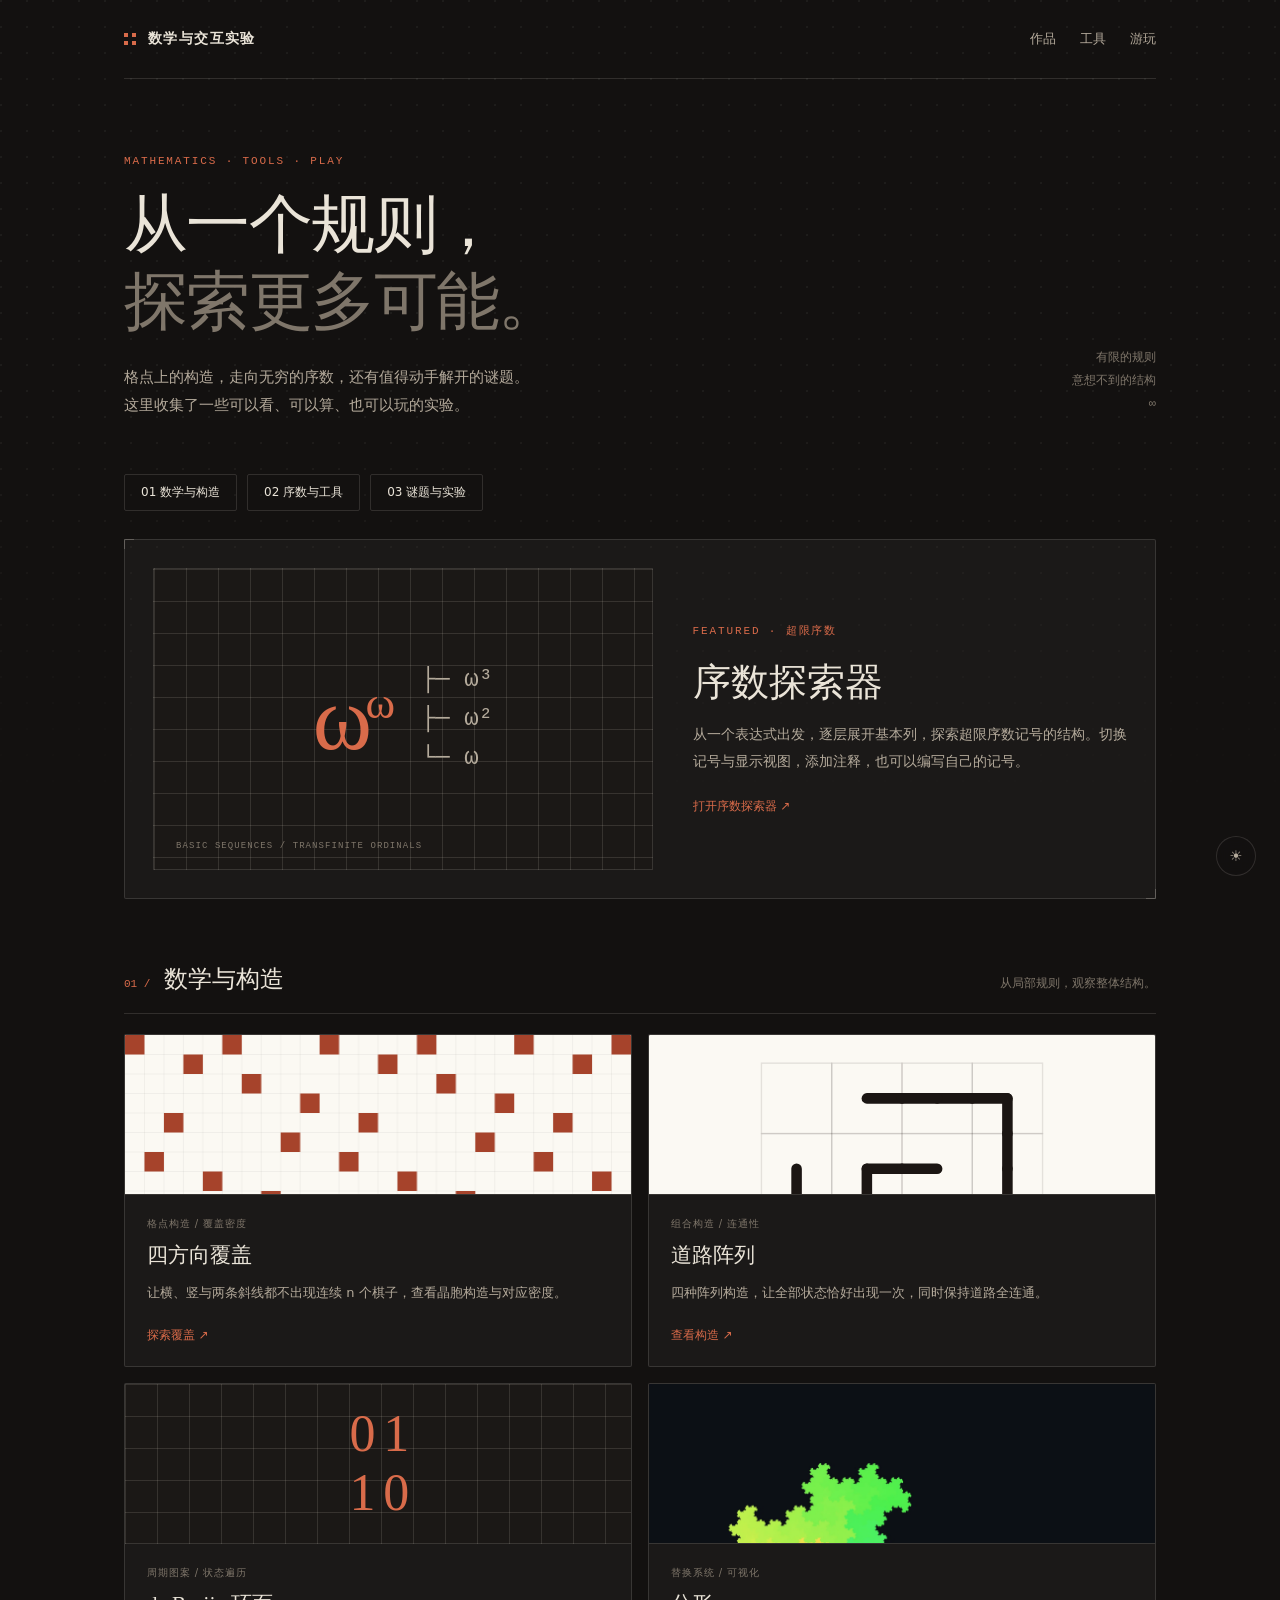
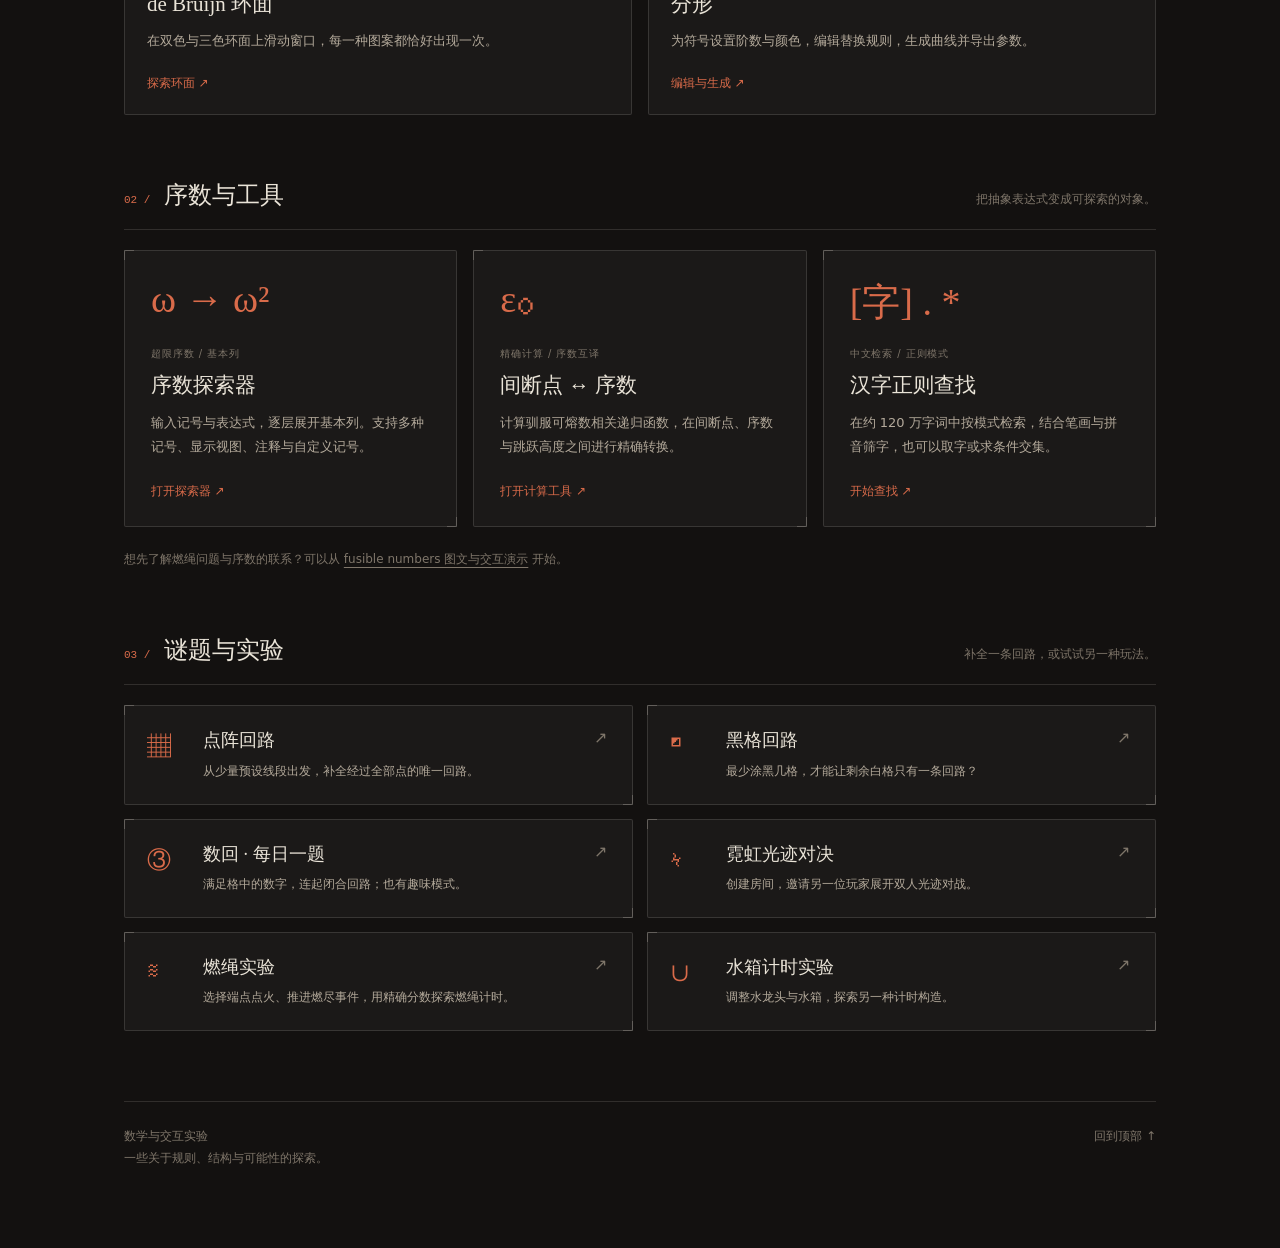
==== commit c2fda8bf: "Feature ordinal explorer and remove sheep27 from homepage" ====
--- a/index.html
+++ b/index.html
@@ -13,6 +13,7 @@
 </script>
 <style>
 *,*::before,*::after{box-sizing:border-box}.intro>*,.feature>*,.masthead>*,.card-body,.play>div{min-width:0}img{max-width:100%}.intro{min-width:0}.lead,.desc{overflow-wrap:anywhere}html{scroll-behavior:smooth;scroll-padding-top:2rem}body{font-family:var(--sans)}a{color:inherit}a:focus-visible,button:focus-visible{outline:2px solid var(--accent);outline-offset:5px}a{text-underline-offset:4px}.page{width:min(100%,1160px);margin:auto;padding:0 clamp(20px,5vw,64px)}.skip{position:absolute;left:20px;top:-80px;z-index:100;padding:12px;background:var(--paper)}.skip:focus{top:10px}.masthead{display:flex;align-items:center;justify-content:space-between;gap:24px;padding:30px 0;border-bottom:1px solid var(--line)}.brand{text-decoration:none;font-size:14px;letter-spacing:.1em;font-weight:650;display:flex;align-items:center;gap:12px}.mark{display:grid;grid-template-columns:repeat(2,4px);gap:4px}.mark i{width:4px;height:4px;background:var(--accent)}.topnav{display:flex;gap:24px;font-size:13px;color:var(--ink-2)}.topnav a{text-decoration:none}.topnav a:hover{color:var(--accent)}.intro{padding:76px 0 54px;display:grid;grid-template-columns:1fr auto;gap:30px;align-items:end}.eyebrow{font:11px var(--mono);letter-spacing:.17em;color:var(--accent);margin:0 0 20px;text-transform:uppercase}h1{font:500 clamp(36px,6vw,64px)/1.2 var(--serif);letter-spacing:-.025em;margin:0}h1 span{color:var(--ink-3)}.lead{max-width:510px;font-size:15px;line-height:1.9;color:var(--ink-2);margin:22px 0 0}.intro-note{font:12px/1.9 var(--mono);color:var(--ink-3);text-align:right;padding-bottom:4px}.jumpnav{display:flex;flex-wrap:wrap;gap:10px;margin-bottom:28px}.jumpnav a{padding:9px 16px;border:1px solid var(--line);font-size:12px;text-decoration:none;border-radius:2px;transition:background .2s}.jumpnav a:hover{background:var(--accent-soft);border-color:var(--accent-mid)}.frame{position:relative;border:1px solid var(--line);background:var(--fill);border-radius:2px}.frame::before,.frame::after{content:"";position:absolute;width:10px;height:10px;pointer-events:none;border-color:var(--corner);border-style:solid}.frame::before{top:-1px;left:-1px;border-width:1px 0 0 1px}.frame::after{right:-1px;bottom:-1px;border-width:0 1px 1px 0}.feature{display:grid;grid-template-columns:1.15fr 1fr;gap:40px;padding:28px;align-items:center;text-decoration:none;transition:background .2s,border-color .2s}.feature:hover,.card:hover,.text-card:hover,.play:hover{background:var(--fill-2);border-color:var(--line-strong)}.feature-visual{aspect-ratio:1.65;overflow:hidden;background:var(--paper-2);border:1px solid var(--line)}.feature-visual img{width:100%;height:100%;object-fit:cover}.feature h2{font:500 clamp(26px,4vw,38px)/1.3 var(--serif);margin:0 0 14px}.feature p:not(.eyebrow){font-size:14px;line-height:1.9;color:var(--ink-2);margin:0}.enter{display:inline-block;margin-top:24px;font-size:12px;color:var(--accent)}.section{margin-top:64px;scroll-margin-top:28px}.section-head{display:flex;align-items:baseline;justify-content:space-between;gap:20px;padding-bottom:18px;margin-bottom:20px;border-bottom:1px solid var(--line)}.section-title{display:flex;align-items:baseline;gap:14px}.section-title span{font:11px var(--mono);color:var(--accent)}.section h2{font:500 24px var(--serif);margin:0}.section-head>p{font-size:12px;color:var(--ink-3);margin:0;line-height:1.7}.grid{display:grid;grid-template-columns:repeat(3,minmax(0,1fr));gap:16px}.card{display:flex;flex-direction:column;text-decoration:none;overflow:hidden;transition:background .2s,border-color .2s}.visual{height:160px;border-bottom:1px solid var(--line);background:var(--paper-2);overflow:hidden;display:grid;place-items:center}.visual img{display:block;width:100%;height:100%;object-fit:cover;transition:transform .4s}.card:hover .visual img{transform:scale(1.035)}.visual.math{font:52px var(--serif);color:var(--accent);letter-spacing:-.05em;background-image:linear-gradient(var(--cv-grid-soft) 1px,transparent 1px),linear-gradient(90deg,var(--cv-grid-soft) 1px,transparent 1px);background-size:32px 32px}.card-body{padding:22px;flex:1;display:flex;flex-direction:column}.tag{font-size:10px;letter-spacing:.09em;color:var(--ink-3);margin:0 0 10px}.card h3,.text-card h3,.play h3{font:500 21px/1.4 var(--serif);margin:0 0 10px}.desc{font-size:13px;line-height:1.85;color:var(--ink-2);margin:0}.card .enter{margin-top:auto;padding-top:22px}.tools{grid-template-columns:repeat(3,minmax(0,1fr))}.text-card{padding:26px;text-decoration:none;display:flex;flex-direction:column;transition:background .2s,border-color .2s}.glyph{font:38px var(--serif);color:var(--accent);height:70px;display:flex;align-items:flex-start}.text-card .enter{margin-top:auto;padding-top:24px}.playgrid{display:grid;grid-template-columns:1fr 1fr;gap:14px}.play{display:grid;grid-template-columns:40px 1fr 16px;gap:16px;padding:22px;text-decoration:none;align-items:start;transition:background .2s,border-color .2s}.play-icon{font:24px var(--serif);color:var(--accent);padding-top:2px}.play h3{font-size:18px;margin-bottom:6px}.play .desc{font-size:12px}.arrow{font-size:16px;color:var(--ink-3)}.small-note{margin:22px 0 0;color:var(--ink-3);font-size:12px;line-height:1.8}.small-note a:hover{color:var(--accent)}footer{display:flex;justify-content:space-between;gap:20px;margin-top:70px;padding:24px 0 78px;border-top:1px solid var(--line);font-size:12px;line-height:1.8;color:var(--ink-3)}footer p{margin:0}footer a{text-decoration:none}.theme-btn{width:40px;height:40px} @media(min-width:900px){.grid.math-grid .card:last-child{grid-column:auto}}@media(max-width:800px){.intro{padding-top:52px}.intro-note{display:none}.feature{gap:24px;padding:22px}.grid,.tools{grid-template-columns:repeat(2,minmax(0,1fr))}.tools .text-card:last-child{grid-column:1/-1}.section-head{align-items:start}.section-head>p{max-width:180px;text-align:right}}@media(max-width:560px){.masthead{padding:24px 0}.topnav{gap:16px;font-size:12px}.brand{font-size:12px;letter-spacing:0}.intro{padding:42px 0 30px}.lead{font-size:14px;margin-top:18px}.eyebrow{font-size:10px}.feature{grid-template-columns:1fr;gap:22px;padding:18px}.feature h2{font-size:28px}.feature .enter{margin-top:16px}.grid,.tools,.playgrid{grid-template-columns:1fr}.tools .text-card:last-child{grid-column:auto}.visual{height:185px}.section{margin-top:46px}.section-head{display:block}.section-head>p{max-width:none;text-align:left;margin-top:10px}.section h2{font-size:23px}.card-body{padding:22px}.text-card{padding:24px}.glyph{height:60px}.play{padding:20px;gap:12px;grid-template-columns:28px 1fr 12px}.jumpnav{gap:8px}.jumpnav a{padding:8px 12px}footer{margin-top:46px;display:block}footer p+p{margin-top:10px}}@media(prefers-reduced-motion:reduce){html{scroll-behavior:auto}*,*::before,*::after{transition:none!important}}
+.math-grid{grid-template-columns:repeat(2,minmax(0,1fr))}.ordinal-art{position:relative;display:flex;align-items:center;justify-content:center;gap:32px;background-image:linear-gradient(var(--cv-grid-soft) 1px,transparent 1px),linear-gradient(90deg,var(--cv-grid-soft) 1px,transparent 1px);background-size:32px 32px;color:var(--ink)}.ordinal-main{font:90px var(--serif);color:var(--accent);letter-spacing:-.07em}.ordinal-main sup{font-size:.5em}.ordinal-tree{display:flex;flex-direction:column;gap:12px;font:24px var(--mono);color:var(--ink-2)}.ordinal-caption{position:absolute;bottom:18px;left:22px;font:9px var(--mono);letter-spacing:.12em;color:var(--ink-3)}@media(max-width:560px){.math-grid{grid-template-columns:1fr}.ordinal-art{gap:22px}.ordinal-main{font-size:72px}.ordinal-tree{font-size:20px;gap:8px}.ordinal-caption{font-size:7px;left:14px;bottom:12px}}
 </style>
 </head>
 <body>
@@ -25,9 +26,10 @@
 <main id="main">
 <div class="intro"><div><p class="eyebrow">Mathematics · Tools · Play</p><h1>从一个规则，<br><span>探索更多可能。</span></h1><p class="lead">格点上的构造，走向无穷的序数，还有值得动手解开的谜题。<br>这里收集了一些可以看、可以算、也可以玩的实验。</p></div><div class="intro-note" aria-hidden="true">有限的规则<br>意想不到的结构<br>∞</div></div>
 <nav class="jumpnav" aria-label="作品分类"><a href="#math">01 数学与构造</a><a href="#tools">02 序数与工具</a><a href="#play">03 谜题与实验</a></nav>
-<a class="frame feature" href="./cover.html"><div class="feature-visual"><img src="./thumb-cover.svg" alt="四方向覆盖的格点构造示意"></div><div><p class="eyebrow">Featured · 格点构造</p><h2>四个方向，<br>同一个覆盖问题。</h2><p>在整数格点上放置棋子，让横、竖与两条斜线都不出现连续 n 个棋子。查看 n = 1 到 50 的晶胞构造与对应密度。</p><span class="enter">探索四方向覆盖 ↗</span></div></a>
+<a class="frame feature" href="./Transfinite-Ordinals-Explorer/"><div class="feature-visual ordinal-art" aria-hidden="true"><span class="ordinal-main">ω<sup>ω</sup></span><div class="ordinal-tree"><span>├─ ω³</span><span>├─ ω²</span><span>└─ ω</span></div><span class="ordinal-caption">BASIC SEQUENCES / TRANSFINITE ORDINALS</span></div><div><p class="eyebrow">Featured · 超限序数</p><h2>序数探索器</h2><p>从一个表达式出发，逐层展开基本列，探索超限序数记号的结构。切换记号与显示视图，添加注释，也可以编写自己的记号。</p><span class="enter">打开序数探索器 ↗</span></div></a>
 <section class="section" id="math" aria-labelledby="math-title"><div class="section-head"><div class="section-title"><span>01 /</span><h2 id="math-title">数学与构造</h2></div><p>从局部规则，观察整体结构。</p></div>
 <div class="grid math-grid">
+<a class="frame card" href="./cover.html"><div class="visual"><img src="./thumb-cover.svg" alt="四方向覆盖的格点构造示意" loading="lazy"></div><div class="card-body"><p class="tag">格点构造 / 覆盖密度</p><h3>四方向覆盖</h3><p class="desc">让横、竖与两条斜线都不出现连续 n 个棋子，查看晶胞构造与对应密度。</p><span class="enter">探索覆盖 ↗</span></div></a>
 <a class="frame card" href="./roads.html"><div class="visual"><img src="./thumb-roads.svg" alt="相互连通的道路阵列" loading="lazy"></div><div class="card-body"><p class="tag">组合构造 / 连通性</p><h3>道路阵列</h3><p class="desc">四种阵列构造，让全部状态恰好出现一次，同时保持道路全连通。</p><span class="enter">查看构造 ↗</span></div></a>
 <a class="frame card" href="./debruijn.html"><div class="visual math" aria-hidden="true">0 1<br>1 0</div><div class="card-body"><p class="tag">周期图案 / 状态遍历</p><h3>de Bruijn 环面</h3><p class="desc">在双色与三色环面上滑动窗口，每一种图案都恰好出现一次。</p><span class="enter">探索环面 ↗</span></div></a>
 <a class="frame card" href="./fractal.html"><div class="visual"><img src="./thumb-fractal.webp" alt="彩色替换规则生成的分形曲线" loading="lazy"></div><div class="card-body"><p class="tag">替换系统 / 可视化</p><h3>分形</h3><p class="desc">为符号设置阶数与颜色，编辑替换规则，生成曲线并导出参数。</p><span class="enter">编辑与生成 ↗</span></div></a>
@@ -46,7 +48,6 @@
 <a class="frame play" href="./neon-trail-duel/"><span class="play-icon" aria-hidden="true">ϟ</span><div><h3>霓虹光迹对决</h3><p class="desc">创建房间，邀请另一位玩家展开双人光迹对战。</p></div><span class="arrow" aria-hidden="true">↗</span></a>
 <a class="frame play" href="./rope-playground.html"><span class="play-icon" aria-hidden="true">≋</span><div><h3>燃绳实验</h3><p class="desc">选择端点点火、推进燃尽事件，用精确分数探索燃绳计时。</p></div><span class="arrow" aria-hidden="true">↗</span></a>
 <a class="frame play" href="./tank-playground.html"><span class="play-icon" aria-hidden="true">∪</span><div><h3>水箱计时实验</h3><p class="desc">调整水龙头与水箱，探索另一种计时构造。</p></div><span class="arrow" aria-hidden="true">↗</span></a>
-<a class="frame play" href="./sheep27/"><span class="play-icon" aria-hidden="true">✧</span><div><h3>未羊秘境</h3><p class="desc">解开试炼，移动基石，逐步补全星罗六合阵。</p></div><span class="arrow" aria-hidden="true">↗</span></a>
 </div></section>
 </main>
 <footer><p>数学与交互实验<br>一些关于规则、结构与可能性的探索。</p><p><a href="#main">回到顶部 ↑</a></p></footer>
